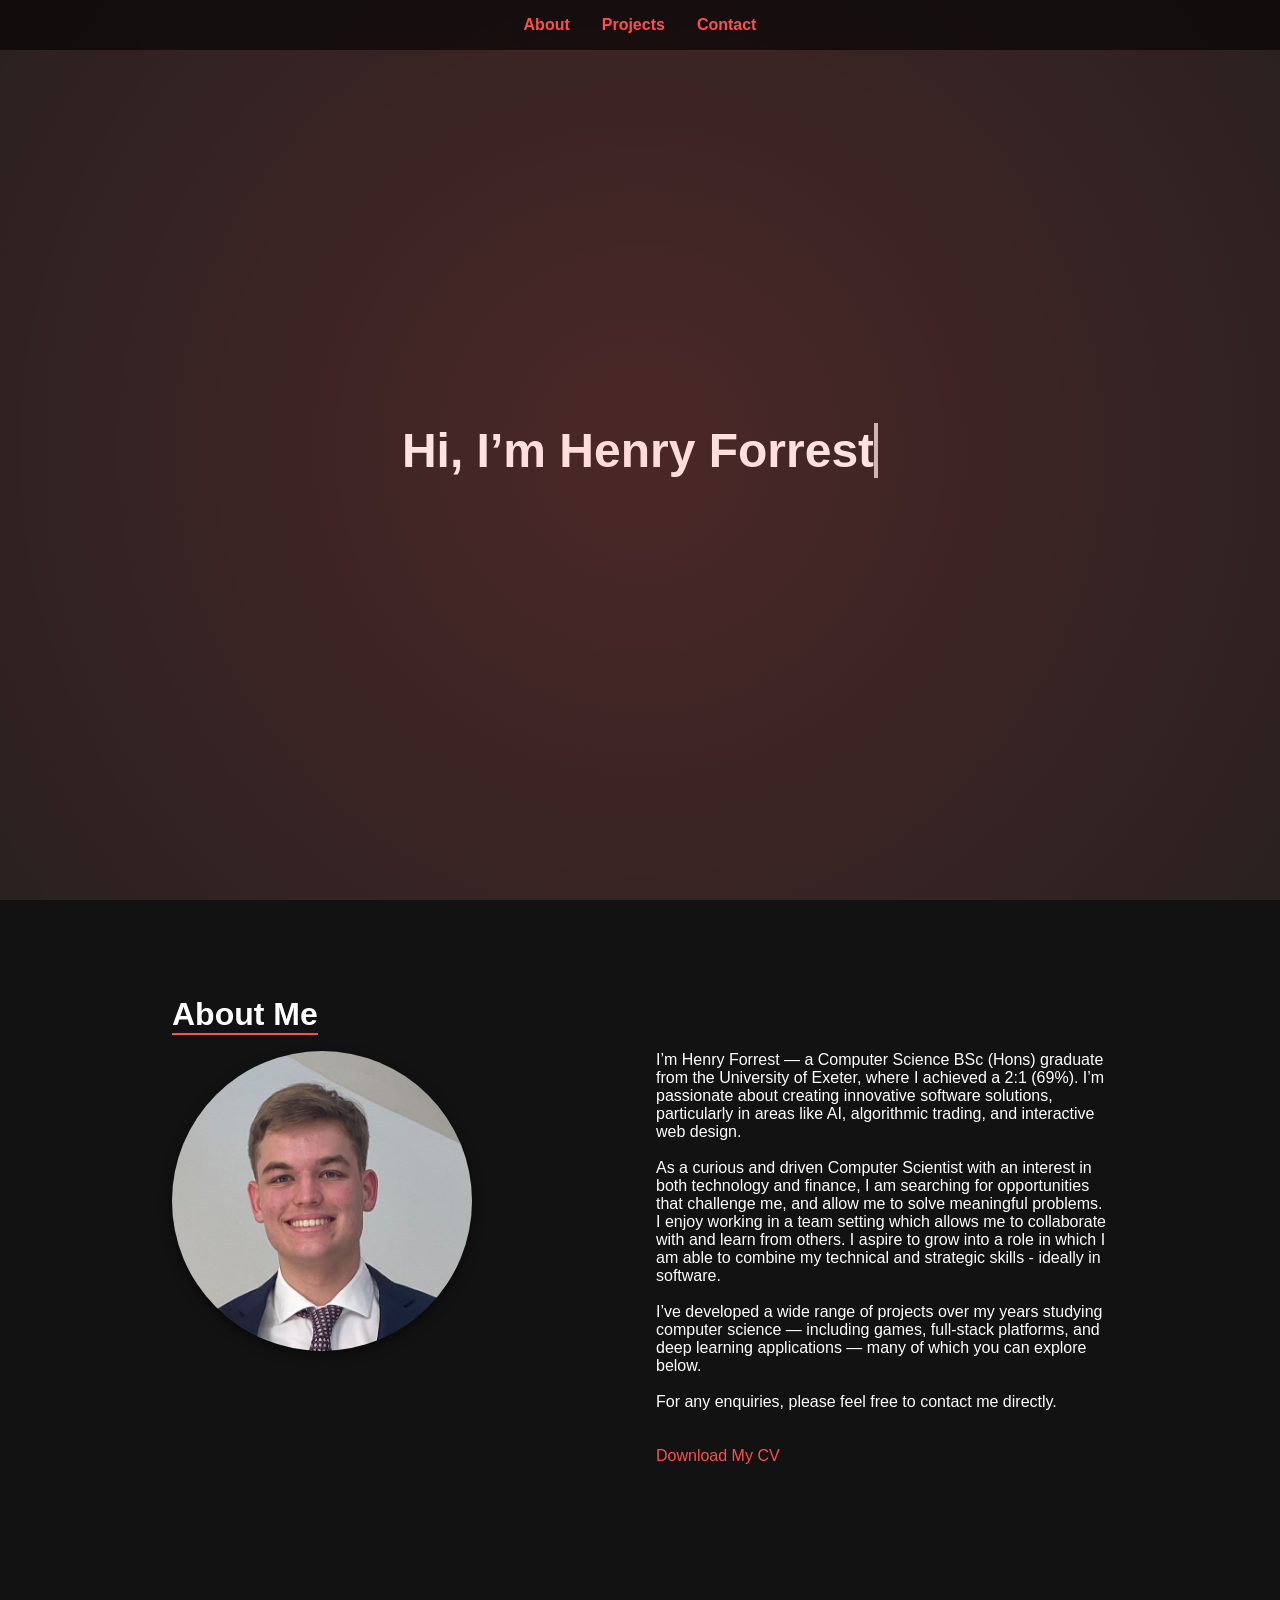
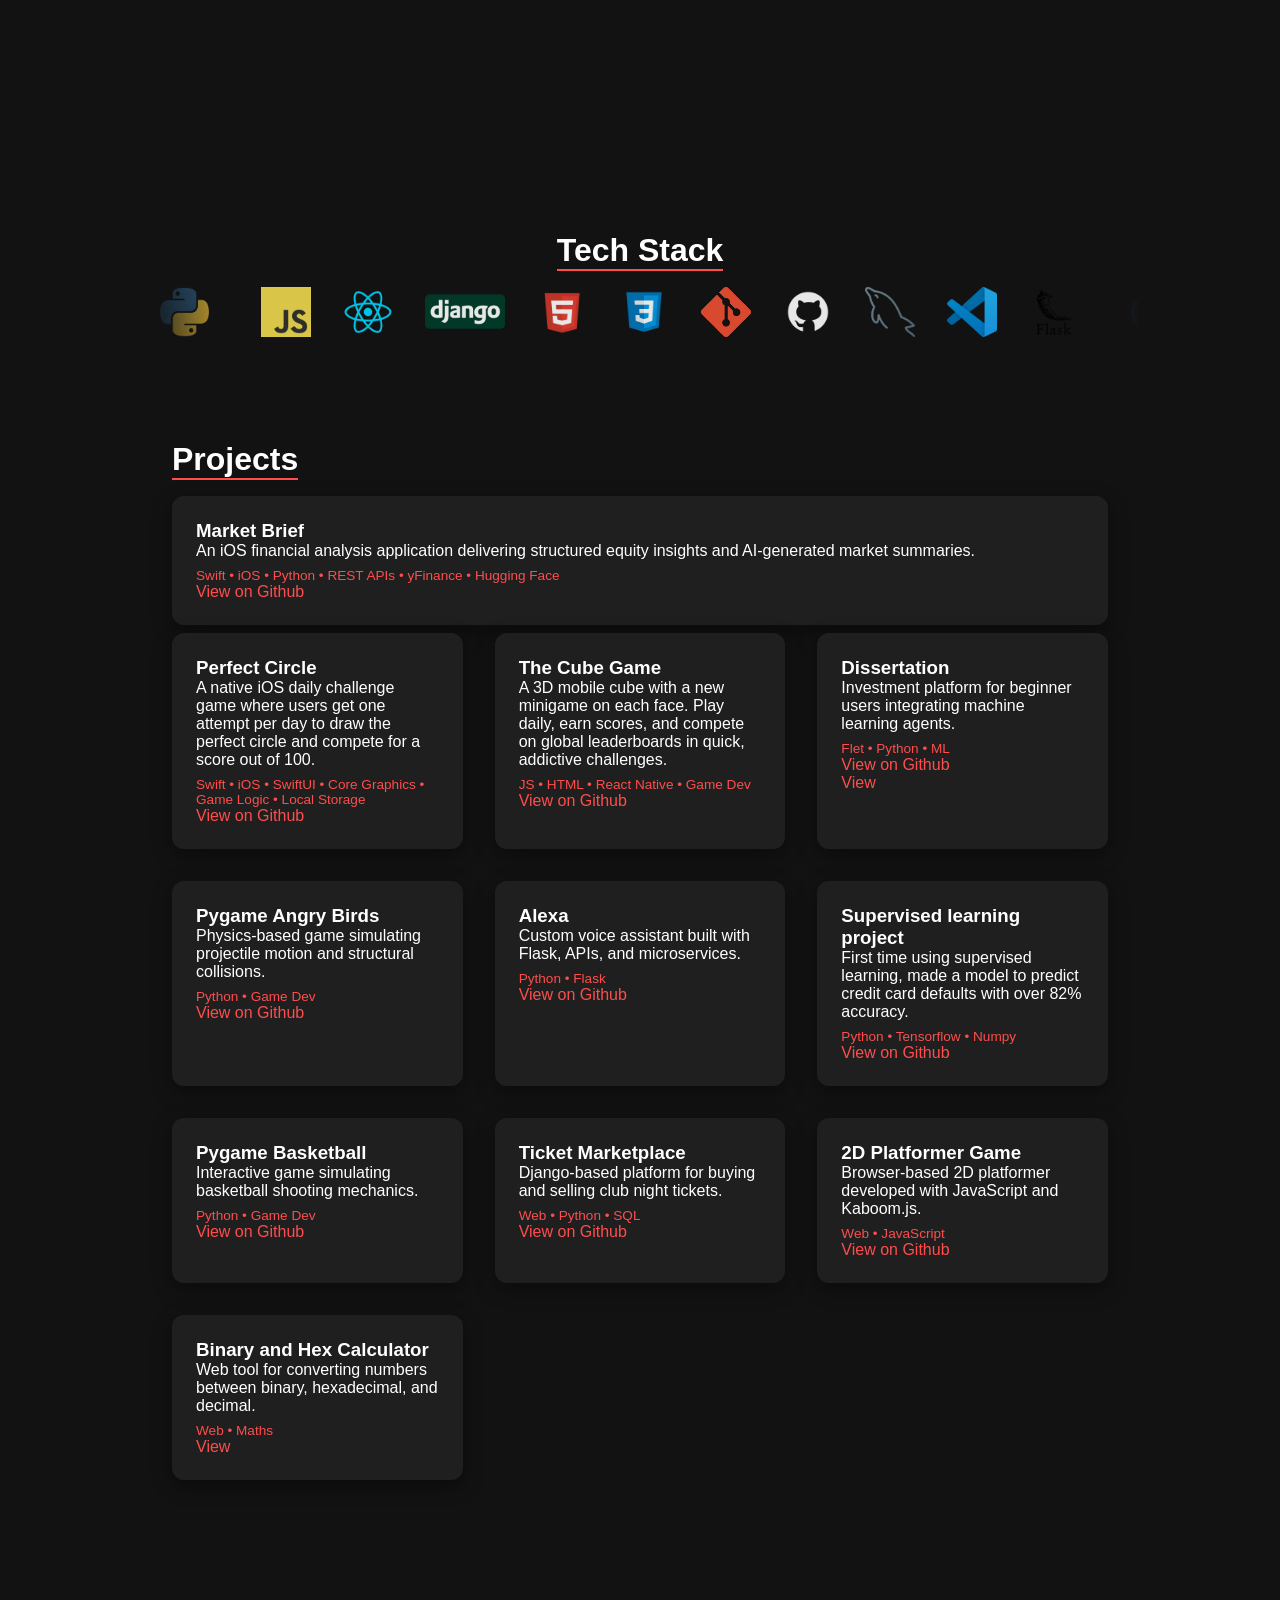
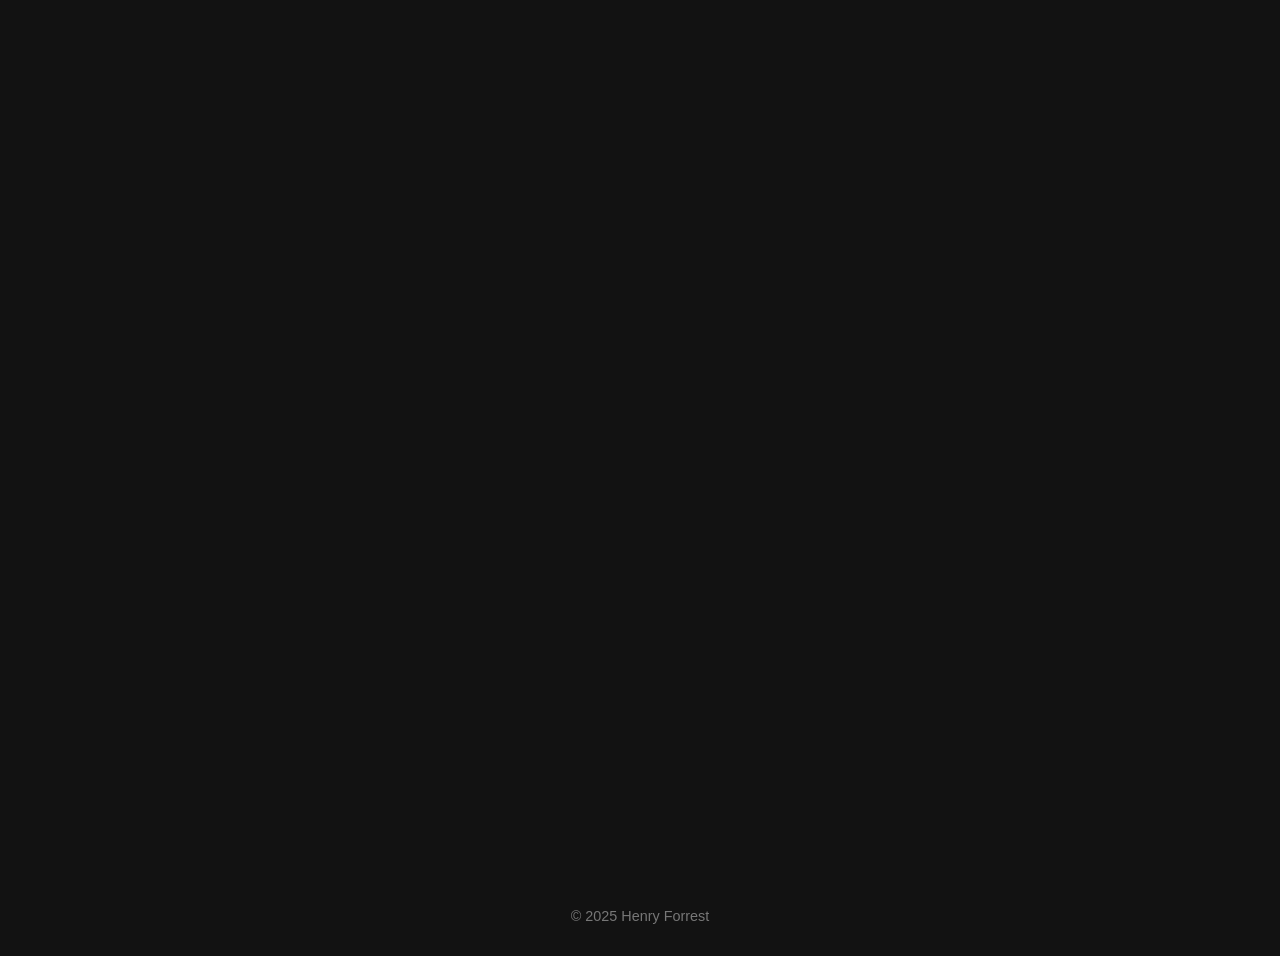
==== index.html @ e68e6952 "added new card" ====
<!DOCTYPE html>
<html lang="en">
<head>
  <meta charset="UTF-8" />
  <meta name="viewport" content="width=device-width, initial-scale=1">
  <title>Henry Forrest</title>
  <style>
    *, *::before, *::after { margin: 0; padding: 0; box-sizing: border-box; }
    html { scroll-behavior: smooth; }
    body { font-family: 'Segoe UI', sans-serif; color: #fff; background: #121212; }

    nav {
      position: fixed;
      top: 0; left: 0; width: 100%;
      background: rgba(0, 0, 0, 0.6);
      padding: 1rem;
      display: flex;
      justify-content: center;
      z-index: 1000;
    }
    nav a {
      color: #ff4d4d;
      margin: 0 1rem;
      text-decoration: none;
      font-weight: bold;
      transition: color 0.3s;
    }
    nav a:hover {
      color: #ff8080;
    }

    a {
      color: #ff4d4d;
      text-decoration: none;
      transition: color 0.3s ease;
    }
    a:hover {
      color: #ff8080;
    }

    header {
      position: relative;
      height: 100vh;
      display: flex;
      flex-direction: column;
      justify-content: center;
      align-items: center;
      background: #1e1e1e;
      overflow: hidden;
    }
    header::after {
      content: "";
      position: absolute;
      top: -20%; left: -20%;
      width: 140%; height: 140%;
      background: radial-gradient(circle, rgba(255, 77, 77, 0.2), transparent);
      animation: blob 15s infinite ease-in-out;
      z-index: 0;
    }
    h1 {
      font-size: 3rem; white-space: nowrap;
      border-right: 4px solid rgba(255,255,255,0.75);
      overflow: hidden;
      animation: typing 4s steps(30), blink .75s step-end infinite;
    }
    @keyframes typing {
      from { width: 0; }
      to { width: 18ch; }
    }
    @keyframes blink {
      50% { border-color: transparent; }
    }
    @keyframes blob {
      0%, 100% { transform: translate(0, 0) scale(1); }
      50% { transform: translate(20px, -30px) scale(1.1); }
    }

    section {
      min-height: 100vh;
      padding: 6rem 2rem;
      max-width: 1000px;
      margin: auto;
      opacity: 0;
      transform: translateY(20px);
      transition: opacity 0.6s ease-out, transform 0.6s ease-out;
    }
    section.visible {
      opacity: 1;
      transform: translateY(0);
    }

    h2 {
      font-size: 2rem;
      margin-bottom: 1rem;
      border-bottom: 2px solid #ff4d4d;
      display: inline-block;
    }

    .about-container {
      display: flex;
      flex-direction: column;
      gap: 2rem;
      align-items: center;
    }

    .about-text {
      flex: 1;
    }

    .about-image {
      flex: 1;
    }

    .about-image img {
      max-width: 300px;
      border-radius: 50%;
      box-shadow: 0 4px 12px rgba(0,0,0,0.5);
    }

    @media (min-width: 768px) {
      .about-container {
        flex-direction: row;
        align-items: flex-start;
      }
      .about-image {
        display: flex;
        /* justify-content: flex-end; */
      }
    }

    .projects {
      display: grid;
      grid-template-columns: repeat(auto-fit, minmax(260px, 1fr));
      gap: 2rem;
      margin-top: 0.5rem;
    }

    .card {
      background: #1f1f1f;
      padding: 1.5rem;
      border-radius: 12px;
      box-shadow: 0 6px 20px rgba(0,0,0,0.4);
      transition: transform 0.3s ease, background 0.3s;
      cursor: pointer;
      position: relative;
      overflow: hidden;
    }
    .card:hover {
      transform: translateY(-8px);
      background: #2e2e2e;
    }
    .card .card-expanded {
      display: none; /* Hide in card, only show in modal */
    }
    .tags {
      color: #ff4d4d;
      font-size: 0.85rem;
      margin-top: 0.5rem;
    }

    .contact-grid {
      display: grid;
      grid-template-columns: 1fr;
      gap: 2rem;
      color: #ccc;
    }
    .contact-block {
      background: #1f1f1f;
      padding: 2rem;
      border-radius: 10px;
      box-shadow: 0 4px 12px rgba(0,0,0,0.3);
    }
    .contact-block h3 {
      color: #fff;
      margin-bottom: 0.5rem;
      font-size: 1.25rem;
    }

    footer {
      text-align: center;
      padding: 2rem 0;
      font-size: 0.9rem;
      color: #777;
    }

    @media (min-width: 768px) {
      .contact-grid {
        grid-template-columns: repeat(2, 1fr);
      }
    }

    /* Modal Styles */
    .modal {
      display: none;
      position: fixed;
      top: 0; left: 0;
      width: 100%; height: 100%;
      background: rgba(0,0,0,0.8);
      justify-content: center;
      align-items: center;
      z-index: 2000;
    }

    .modal-content {
      background: #1f1f1f;
      color: #fff;
      padding: 2rem;
      border-radius: 12px;
      width: 90%;
      max-width: 800px;
      max-height: 90%;
      overflow-y: auto;
      position: relative;
    }

    .modal-content img, .modal-content video {
      width: 100%;
      border-radius: 10px;
      margin-top: 1rem;
    }

    .close {
      position: absolute;
      top: 10px; right: 15px;
      font-size: 2rem;
      cursor: pointer;
      color: #ff4d4d;
    }

    /* Tech Logo Slider */
    #tech-stack {
      text-align: center;
      margin: 2rem auto 0.5rem auto;
      padding: 0;
      max-width: 100%;
      min-height: auto; /* FIX: override default section height */
    }

    #tech-stack h2 {
      margin-bottom: 1rem;
    }

    .logo-slider {
      overflow: hidden;
      width: 100%;
      max-width: 1000px;
      margin: 0 auto;
      position: relative;
      /* FIX: fade edges */
      -webkit-mask-image: linear-gradient(to right, transparent, black 10%, black 90%, transparent);
      -webkit-mask-repeat: no-repeat;
      -webkit-mask-size: 100% 100%;
      mask-image: linear-gradient(to right, transparent, black 10%, black 90%, transparent);
      mask-repeat: no-repeat;
      mask-size: 100% 100%;
    }

    .logo-track {
      display: flex;
      gap: 2rem;
      width: max-content;
      animation: scroll 25s linear infinite;
    }

    .logo-track img {
      height: 50px;
      object-fit: contain;
      opacity: 0.9;
      transition: transform 0.3s ease, opacity 0.3s ease;
    }

    .logo-track img:hover {
      transform: scale(1.1);
      opacity: 1;
    }

    @keyframes scroll {
      0%   { transform: translateX(0); }
      100% { transform: translateX(-50%); }
    }

    @media (max-width: 768px) {
      .logo-track img {
        height: 40px;
      }
    }
  </style>
</head>
<body>

  <nav>
    <a href="#about">About</a>
    <a href="#projects">Projects</a>
    <a href="#contact">Contact</a>
  </nav>

  <header>
    <h1>Hi, I’m Henry Forrest</h1>
  </header>

  <section id="about">
    <h2>About Me</h2>
    <div class="about-container">
      <div class="about-image">
        <img src="pic.jpg" alt="Henry Forrest portrait" />
      </div>
      <div class="about-text">
        <p>
          I’m Henry Forrest — a Computer Science BSc (Hons) graduate from the University of Exeter, where I achieved a 2:1 (69%). I’m passionate about creating innovative software solutions, particularly in areas like AI, algorithmic trading, and interactive web design.
          <br><br>
          As a curious and driven Computer Scientist with an interest in both technology and finance, I am searching for opportunities that challenge me, and allow me to solve meaningful problems. I enjoy working in a team setting which allows me to collaborate with and learn from others. I aspire to grow into a role in which I am able to combine my technical and strategic skills - ideally in software. 
          <br><br>
          I’ve developed a wide range of projects over my years studying computer science — including games, full-stack platforms, and deep learning applications — many of which you can explore below.
          <br><br>
          For any enquiries, please feel free to contact me directly.
        </p>
        <br><br>
        <a href="cv.pdf" target="_blank">Download My CV</a>
      </div>
    </div>
  </section>

  <section id="tech-stack">
    <h2>Tech Stack</h2>
    <div class="logo-slider">
      <div class="logo-track">
        <img src="logos/python.png" alt="Python">
        <img src="logos/js.png" alt="JavaScript">
        <img src="logos/react.png" alt="React">
        <img src="logos/django.png" alt="Django">
        <img src="logos/html.png" alt="HTML5">
        <img src="logos/css.png" alt="CSS3">
        <img src="logos/git.png" alt="Git">
        <img src="logos/github.png" alt="GitHub">
        <img src="logos/mysql.png" alt="MySQL">
        <img src="logos/vscode.png" alt="VSCode">
        <img src="logos/flask.png" alt="Flask">
        <!-- duplicate for infinite scroll -->
        <img src="logos/python.png" alt="Python">
        <img src="logos/js.png" alt="JavaScript">
        <img src="logos/react.png" alt="React">
        <img src="logos/django.png" alt="Django">
        <img src="logos/html.png" alt="HTML5">
        <img src="logos/css.png" alt="CSS3">
        <img src="logos/git.png" alt="Git">
        <img src="logos/github.png" alt="GitHub">
        <img src="logos/mysql.png" alt="MySQL">
        <img src="logos/vscode.png" alt="VSCode">
        <img src="logos/flask.png" alt="Flask">
      </div>
    </div>
  </section>

  <section id="projects">
    <h2>Projects</h2>
    <div class="card">
      <h3>Market Brief</h3>
      <p>An iOS financial analysis application delivering structured equity insights and AI-generated market summaries.</p>
      <div class="tags">Swift • iOS • Python • REST APIs • yFinance • Hugging Face</div>
      <a href="https://github.com/henryforrest/YOUR_REPO_LINK">View on Github</a>
      <div class="card-expanded">
        <p>Market Brief is a native iOS application built in Swift that provides structured, data-driven analysis of individual equity tickers. Users can input a stock symbol and instantly access key financial metrics including market capitalisation, price data, volatility measures, and percentage movements. 
        
        The application is supported by a custom Python backend, which handles API requests, retrieves live market data via yFinance, and processes structured financial metrics. For qualitative insight, the backend integrates with the Hugging Face API to generate an AI-powered overview summarising the company’s current market position.
        
        The project demonstrates full-stack architecture design, REST API integration, backend data orchestration, and applied AI within a financial context — combining native iOS development with server-side intelligence to deliver a seamless analytical tool.</p>
      </div>
    </div>
    <div class="projects">   
      <div class="card">
        <h3>Perfect Circle</h3>
        <p>A native iOS daily challenge game where users get one attempt per day to draw the perfect circle and compete for a score out of 100.</p>
        <div class="tags">Swift • iOS • SwiftUI • Core Graphics • Game Logic • Local Storage</div>
        <a href="https://github.com/henryforrest/YOUR_REPO_LINK">View on Github</a>
        <div class="card-expanded">
          <p>Perfect Circle is a native iOS game built in Swift that challenges users to draw the most accurate circle possible — with only one attempt allowed per day. Using touch input tracking and geometric analysis, the app evaluates each drawing and generates a precision score out of 100 based on circular symmetry and deviation from an ideal radius.
          
          Players can review all of their previous attempts, track performance over time, and work towards achievement-based goals such as hitting a perfect 100 or maintaining consecutive-day streaks. The one-try-per-day mechanic introduces scarcity and behavioural engagement, encouraging consistency and long-term retention.
          
          The project demonstrates mobile game logic design, gesture recognition handling, geometric scoring algorithms, state persistence, and user engagement mechanics — packaged in a clean, responsive native iOS experience.</p>
        </div>
      </div>
      <div class="card">
        <h3>The Cube Game</h3>
        <p>A 3D mobile cube with a new minigame on each face. Play daily, earn scores, and compete on global leaderboards in quick, addictive challenges.</p>
        <div class="tags">JS • HTML • React Native • Game Dev </div>
        <a href="https://github.com/henryforrest/The_Cube_Game">View on Github</a>
        <div class="card-expanded">
          <p>Using JS and React Native I’m developing a 3D interactive cube where each face unlocks a different minigame. Players can rotate the cube and take on daily challenges ranging from quick reflex tests like the Ball Game to social mind games such as The Opposite Game. Each minigame can only be played once per day, giving players a score that contributes both to their individual game result and to a combined total across all cube faces. With global leaderboards, the Cube Game blends fun, addictive mechanics with competitive replay value, encouraging players to return daily and climb the rankings.</p>
        </div>
      </div>
      <div class="card">
        <h3>Dissertation</h3>
        <p>Investment platform for beginner users integrating machine learning agents.</p>
        <div class="tags">Flet • Python • ML</div>
        <a href="https://github.com/henryforrest/AI_Investing">View on Github</a>
        <br>
        <a href="https://ai-investing.onrender.com/">View</a>
        <div class="card-expanded">
            <p>Developed a fully functional web application for beginner investors to explore investment concepts and use machine learning agents for simulated trading. Utilises Flet for the front-end interface and Python-based ML models to analyse financial data and make automated portfolio decisions. Features educational resources, interactive dashboards, and real-time predictions.</p>
        </div>
      </div>
      <div class="card">
        <h3>Pygame Angry Birds</h3>
        <p>Physics-based game simulating projectile motion and structural collisions.</p>
        <div class="tags">Python • Game Dev</div>
        <a href="https://github.com/henryforrest/angry_birds_game">View on Github</a>
        <div class="card-expanded">
            <p>Developed an Angry Birds-inspired game featuring real-time projectile physics, trajectory calculations, and collision detection for destructible structures. Includes multiple levels, interactive power-ups, and dynamic gameplay mechanics built with Pygame.</p>
            <img src="angrybirds.png" alt="Angry Birds Game Preview" />
        </div>
        </div>
        <div class="card">
            <h3>Alexa</h3>
            <p>Custom voice assistant built with Flask, APIs, and microservices.</p>
            <div class="tags">Python • Flask</div>
            <a href="https://github.com/henryforrest/Alexa">View on Github</a>
            <div class="card-expanded">
                <p>Implemented a functional Alexa-style voice assistant leveraging Flask and microservices architecture. Integrates multiple APIs to handle speech-to-text conversion, natural language processing, and text-to-speech output, enabling seamless interactive voice responses.</p>
            </div>
        </div>
        <div class="card">
          <h3>Supervised learning project</h3>
          <p>First time using supervised learning, made a model to predict credit card defaults with over 82% accuracy.</p>
          <div class="tags">Python • Tensorflow • Numpy </div>
          <a href="https://github.com/henryforrest/credit_card_default/tree/main">View on Github</a>
          <div class="card-expanded">
              <p>Artificial Neural Network (ANN) model for predicting credit card defaults utilizing a given dataset. The model architecture features a feed-forward neural network with two dense layers and dropout layers. Early stopping was implemented to prevent over-fitting, optimizing the model’s generalization performance.</p>
          </div>
        </div>
        <div class="card">
            <h3>Pygame Basketball</h3>
            <p>Interactive game simulating basketball shooting mechanics.</p>
            <div class="tags">Python • Game Dev</div>
            <a href="https://github.com/henryforrest/basketball_game">View on Github</a>
            <div class="card-expanded">
                <p>Created a Pygame-based basketball simulation where users aim and shoot balls into a hoop to score points. Incorporates basic physics for ball trajectory, collision detection, and scoring mechanics, providing an engaging interactive experience.</p>
            </div>
        </div>
        <div class="card">
            <h3>Ticket Marketplace</h3>
            <p>Django-based platform for buying and selling club night tickets.</p>
            <div class="tags">Web • Python • SQL</div>
            <a href="https://github.com/henryforrest/ticket_marketplace">View on Github</a>
            <div class="card-expanded">
                <p>Built a web marketplace for club tickets using Django, featuring user authentication, ticket listings, and a SQL database backend for data management. Enables users to list, browse, and purchase tickets. The project integrates front-end interactivity with back-end functionality, including search filters and data validation. (Work in progress)</p>
            </div>
        </div>
        <div class="card">
            <h3>2D Platformer Game</h3>
            <p>Browser-based 2D platformer developed with JavaScript and Kaboom.js.</p>
            <div class="tags">Web • JavaScript</div>
            <a href="https://github.com/henryforrest/">View on Github</a>
            <div class="card-expanded">
                <p>Designed and implemented a two-dimensional platformer game for my EPQ project using the Kaboom.js library. Features interactive level design, collision detection, and character movement mechanics. Demonstrates skills in JavaScript-based game logic and browser game deployment.</p>
            </div>
        </div>
        <div class="card">
            <h3>Binary and Hex Calculator</h3>
            <p>Web tool for converting numbers between binary, hexadecimal, and decimal.</p>
            <div class="tags">Web • Maths</div>
            <a href="calculator.html">View</a>
            <div class="card-expanded">
                <p>Developed a lightweight web-based calculator for GCSE and A-Level Computer Science students. Converts numbers between binary, hexadecimal, and decimal formats with instant feedback. Showcases practical application of numerical systems and front-end interactivity.</p>
            </div>
        </div> 
    </div>
  </section>

  <section id="contact">
    <h2>Contact</h2>
    <div class="contact-grid">
      <div class="contact-block">
        <h3>Phone</h3>
        <p>+44 75387 68192</p>
      </div>
      <div class="contact-block">
        <h3>Email</h3>
        <p><a href="mailto:henry.forrest28@gmail.com">henry.forrest28@gmail.com</a></p>
      </div>
      <div class="contact-block">
        <h3>GitHub</h3>
        <p><a href="https://github.com/henryforrest" target="_blank">github.com/henryforrest</a></p>
      </div>
      <div class="contact-block">
        <h3>Location</h3>
        <p>Surrey, UK</p>
      </div>
    </div>
  </section>

  <footer>&copy; 2025 Henry Forrest</footer>

  <!-- Modal -->
  <div id="cardModal" class="modal">
    <div class="modal-content">
      <span class="close">&times;</span>
      <div id="modal-body"></div>
    </div>
  </div>

  <script>
    // Intersection Observer for sections
    const obs = new IntersectionObserver((entries) => {
      entries.forEach(e => {
        if (e.isIntersecting) e.target.classList.add('visible');
      });
    }, { threshold: 0.2 });
    document.querySelectorAll('section').forEach(sec => obs.observe(sec));

    // Modal functionality
    const modal = document.getElementById('cardModal');
    const modalBody = document.getElementById('modal-body');
    const closeBtn = document.querySelector('.close');

    document.querySelectorAll('.card').forEach(card => {
      card.addEventListener('click', () => {
        const title = card.querySelector('h3')?.outerHTML || '';
        const desc = card.querySelector('p')?.outerHTML || '';
        const tags = card.querySelector('.tags')?.outerHTML || '';
        const extra = card.querySelector('.card-expanded')?.innerHTML || '';
        modalBody.innerHTML = title + desc + tags + extra;
        modal.style.display = 'flex';
      });
    });

    closeBtn.addEventListener('click', () => {
      modal.style.display = 'none';
      modalBody.innerHTML = '';
    });

    window.addEventListener('click', (e) => {
      if (e.target === modal) {
        modal.style.display = 'none';
        modalBody.innerHTML = '';
      }
    });
  </script>
</body>
</html>
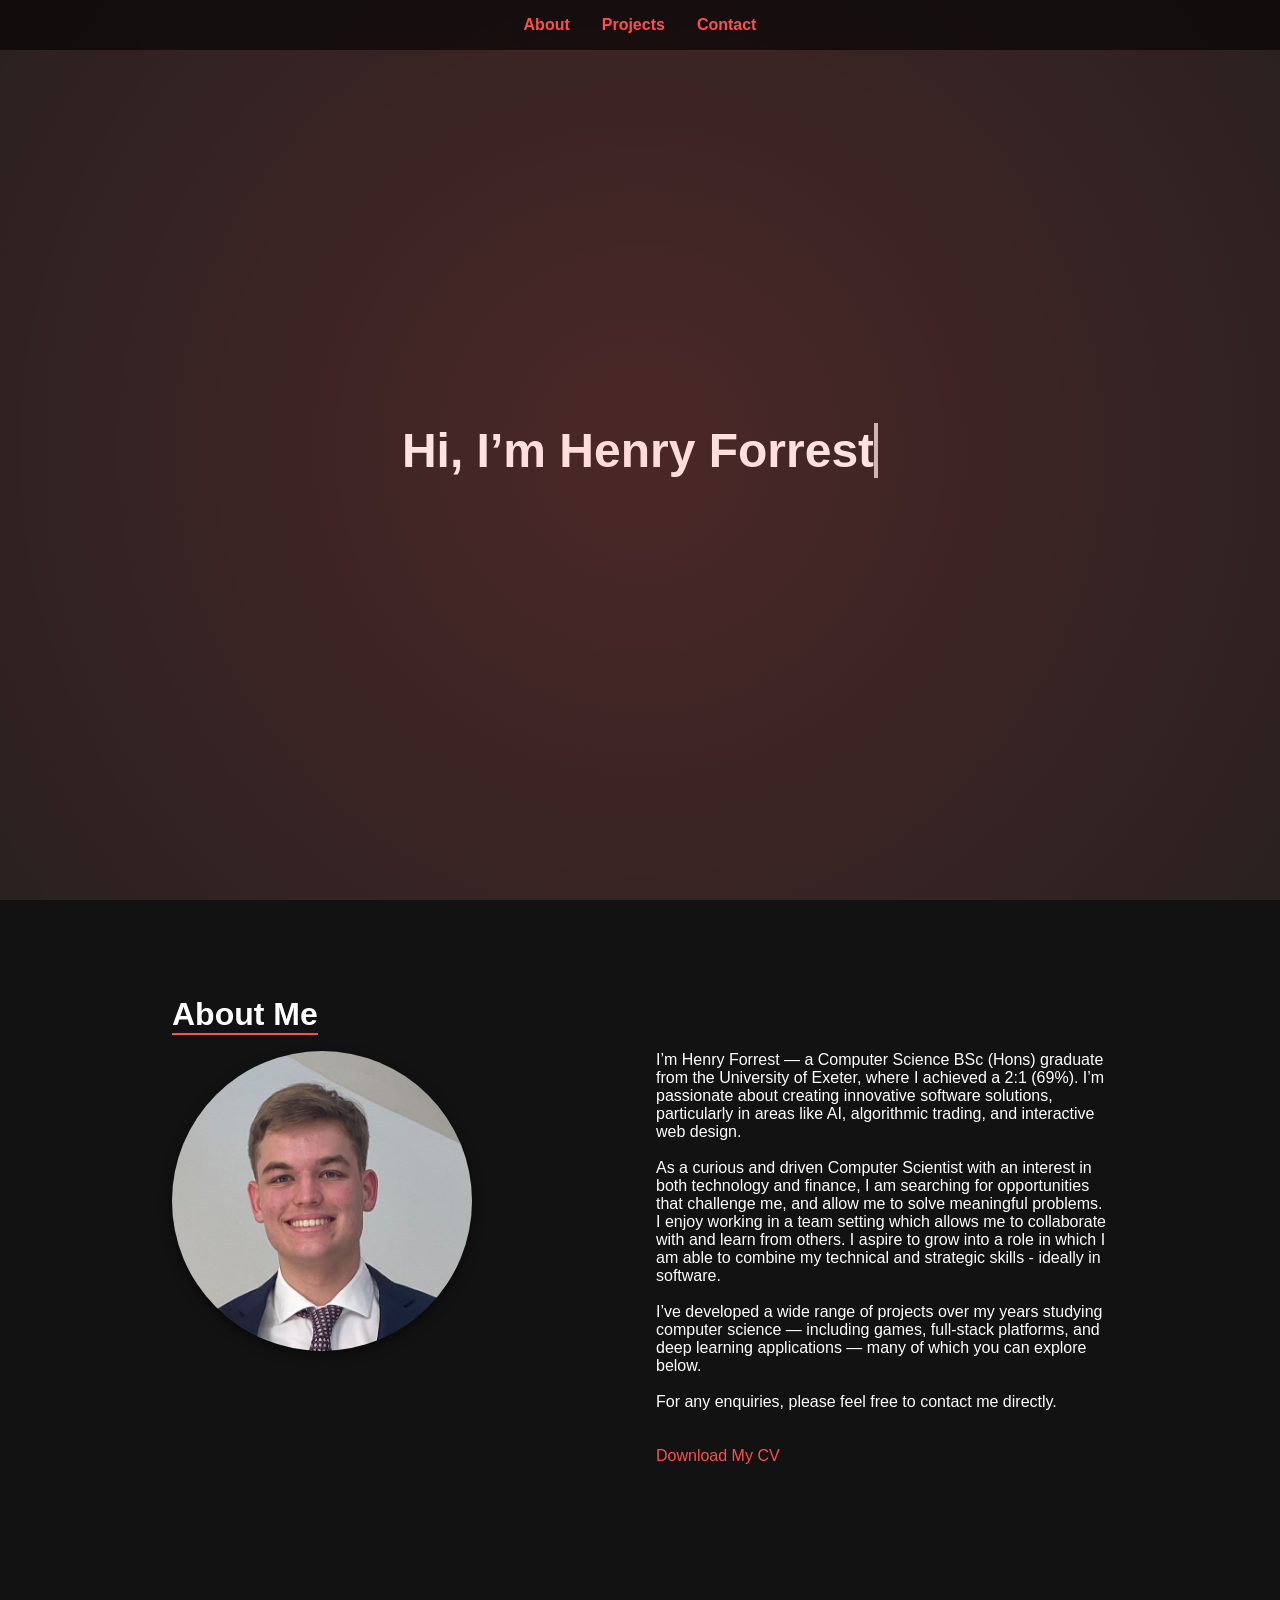
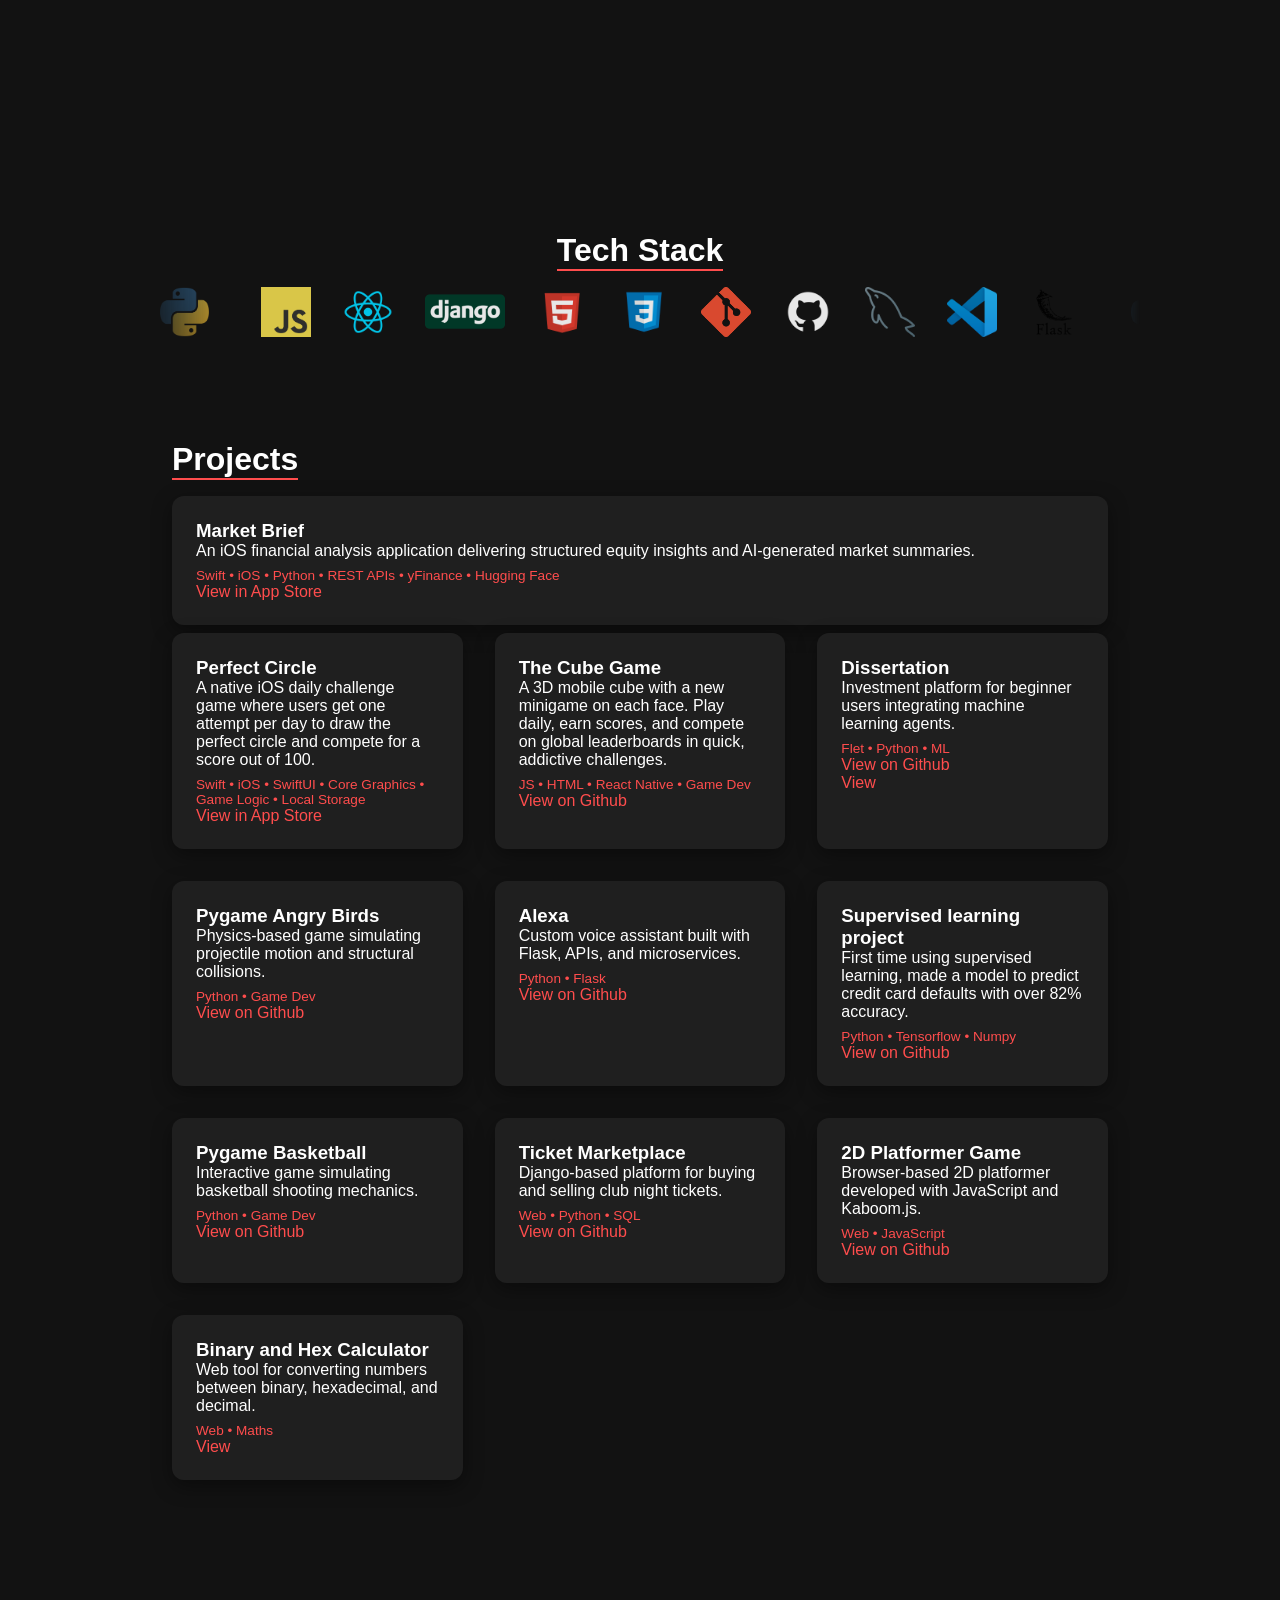
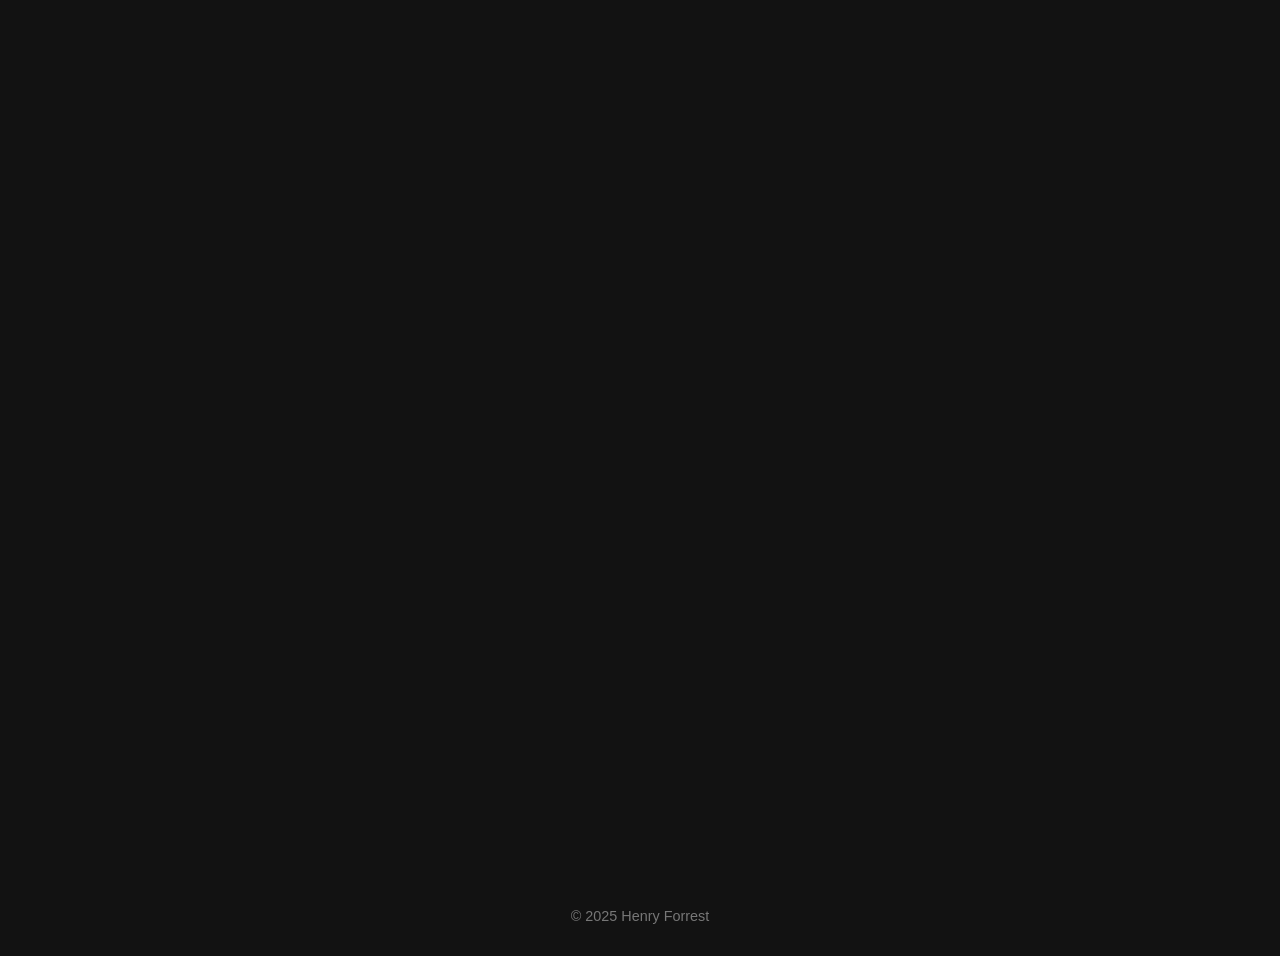
==== commit c29ada32: "updated links" ====
--- a/index.html
+++ b/index.html
@@ -357,7 +357,7 @@
       <h3>Market Brief</h3>
       <p>An iOS financial analysis application delivering structured equity insights and AI-generated market summaries.</p>
       <div class="tags">Swift • iOS • Python • REST APIs • yFinance • Hugging Face</div>
-      <a href="https://github.com/henryforrest/YOUR_REPO_LINK">View on Github</a>
+      <a href="https://apps.apple.com/us/app/market-brief-investing/id6758671631">View in App Store</a>
       <div class="card-expanded">
         <p>Market Brief is a native iOS application built in Swift that provides structured, data-driven analysis of individual equity tickers. Users can input a stock symbol and instantly access key financial metrics including market capitalisation, price data, volatility measures, and percentage movements. 
         
@@ -371,7 +371,7 @@
         <h3>Perfect Circle</h3>
         <p>A native iOS daily challenge game where users get one attempt per day to draw the perfect circle and compete for a score out of 100.</p>
         <div class="tags">Swift • iOS • SwiftUI • Core Graphics • Game Logic • Local Storage</div>
-        <a href="https://github.com/henryforrest/YOUR_REPO_LINK">View on Github</a>
+        <a href="https://apps.apple.com/us/app/perfect-circle-challenge/id6759292093">View in App Store</a>
         <div class="card-expanded">
           <p>Perfect Circle is a native iOS game built in Swift that challenges users to draw the most accurate circle possible — with only one attempt allowed per day. Using touch input tracking and geometric analysis, the app evaluates each drawing and generates a precision score out of 100 based on circular symmetry and deviation from an ideal radius.
           
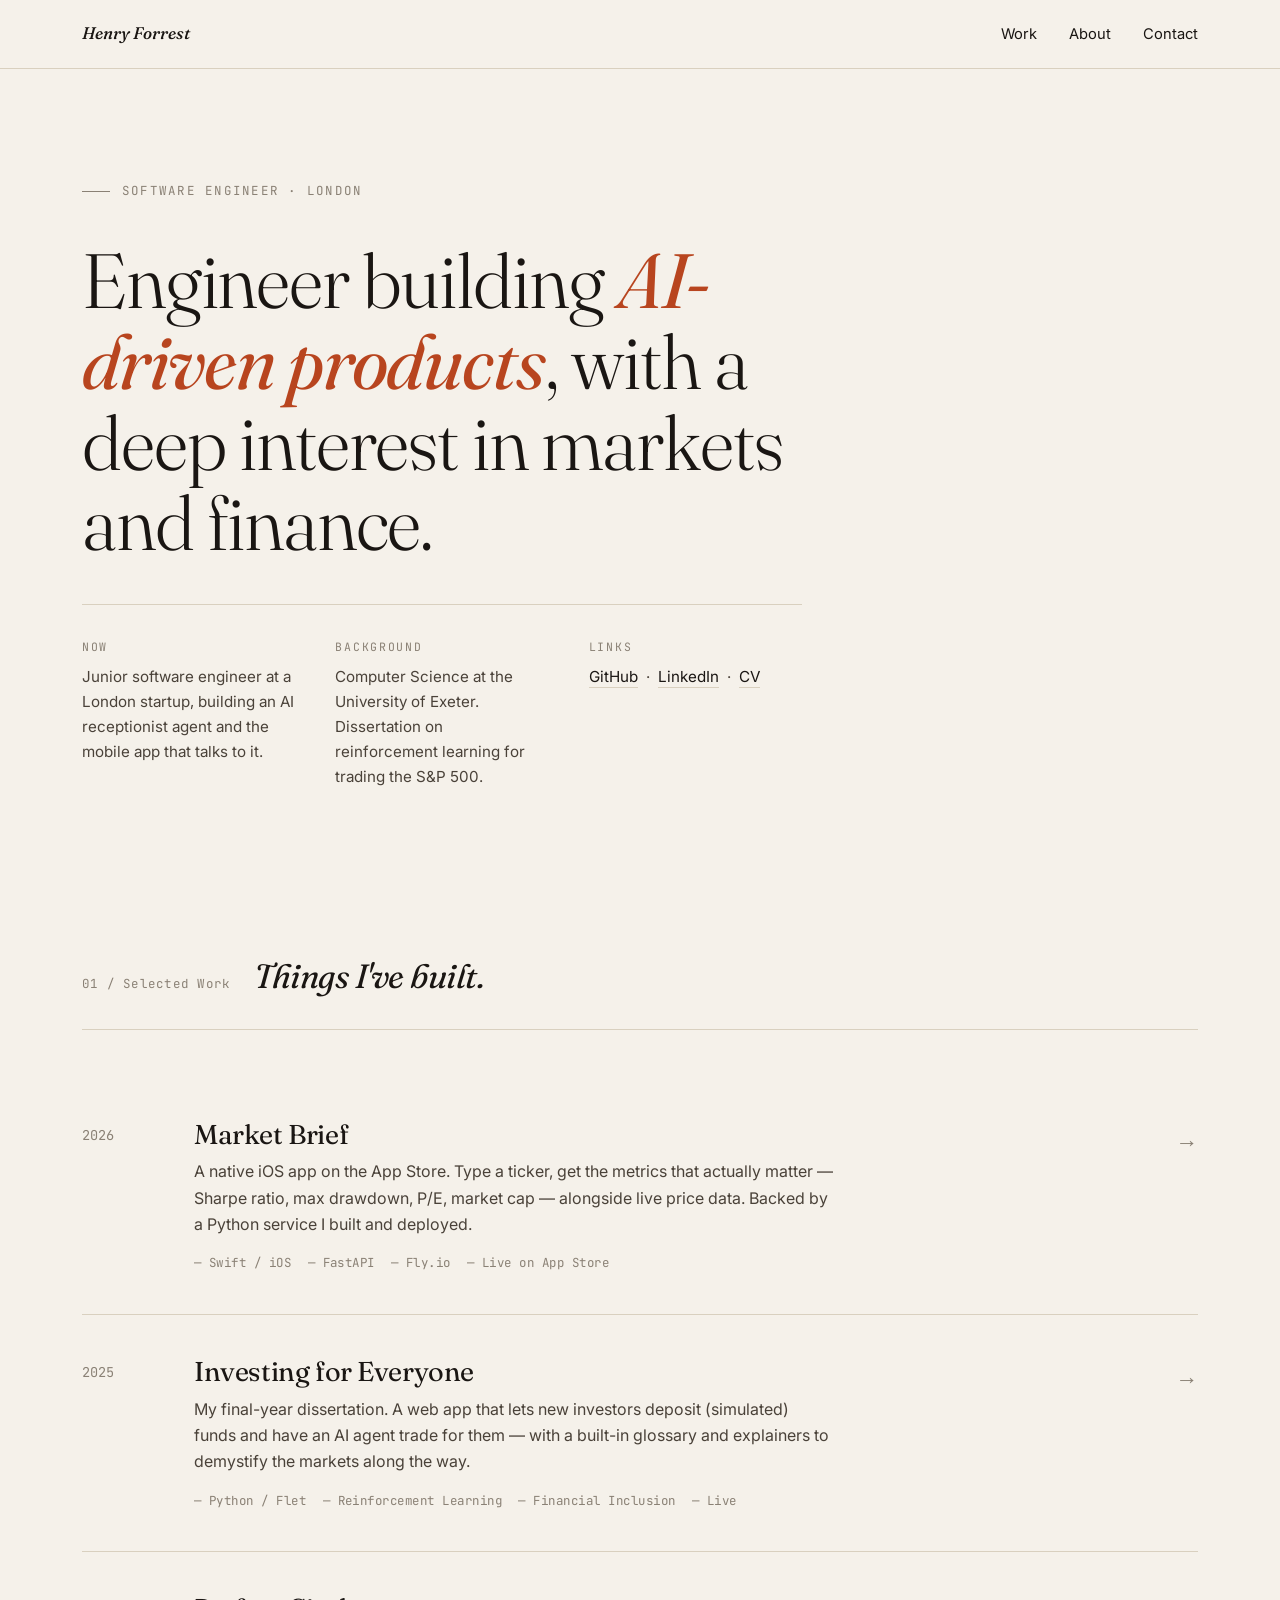
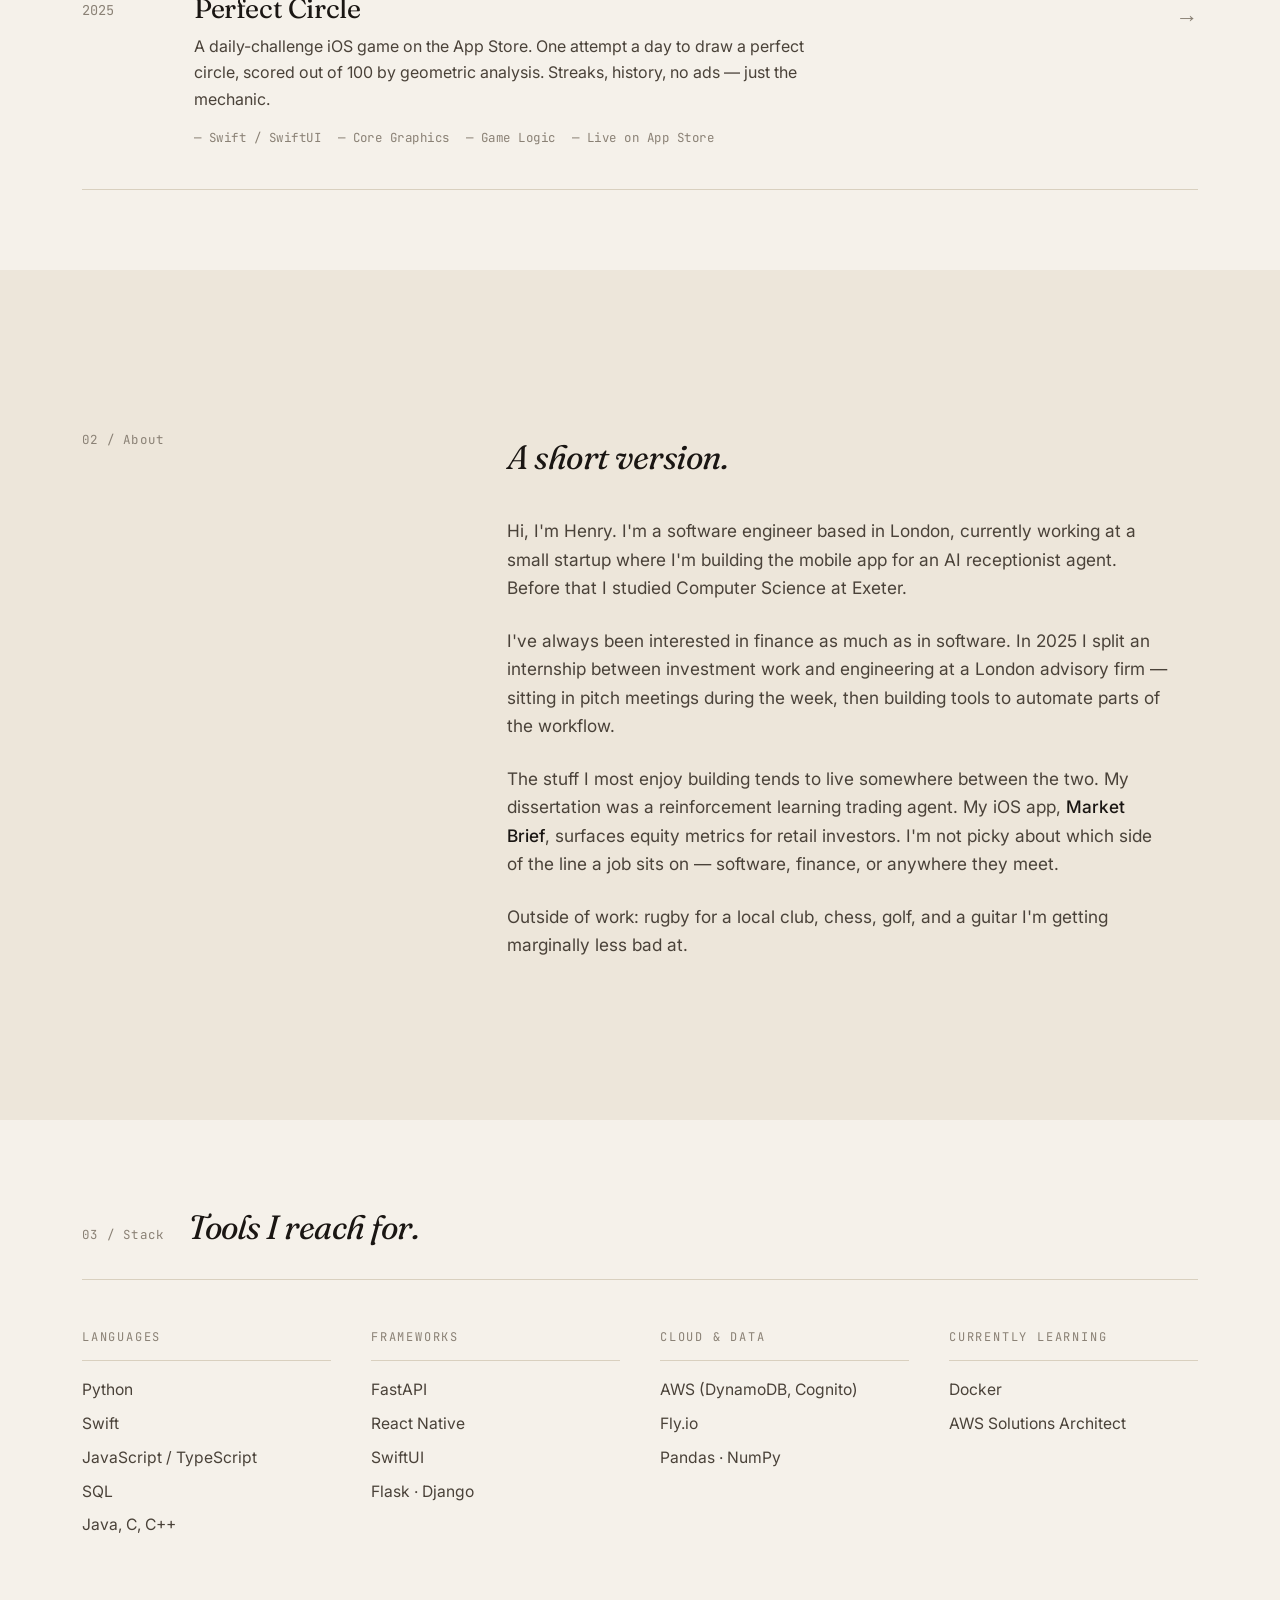
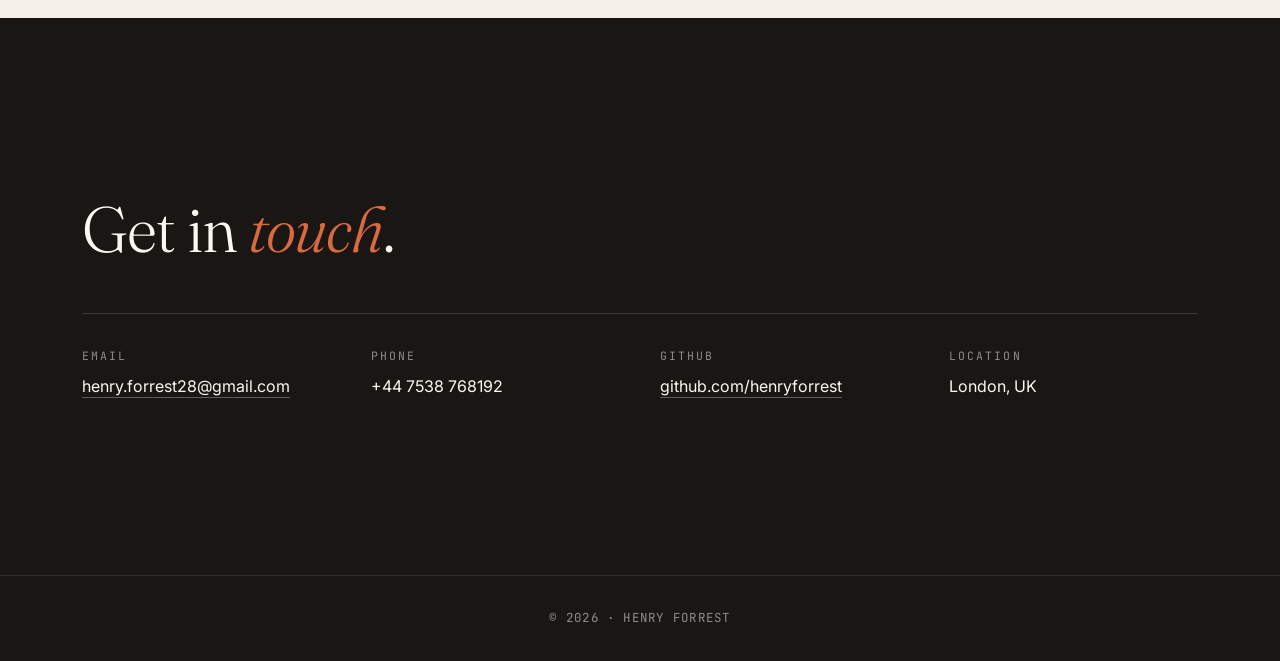
==== commit 0dc6afaa: "Update" ====
--- a/index.html
+++ b/index.html
@@ -2,538 +2,582 @@
 <html lang="en">
 <head>
   <meta charset="UTF-8" />
-  <meta name="viewport" content="width=device-width, initial-scale=1">
-  <title>Henry Forrest</title>
+  <meta name="viewport" content="width=device-width, initial-scale=1" />
+  <meta name="description" content="Henry Forrest — software engineer building AI-driven products, with a strong interest in finance and markets." />
+  <title>Henry Forrest — Software Engineer</title>
+  <link rel="preconnect" href="https://fonts.googleapis.com" />
+  <link rel="preconnect" href="https://fonts.gstatic.com" crossorigin />
+  <link href="https://fonts.googleapis.com/css2?family=Fraunces:ital,opsz,wght@0,9..144,300..700;1,9..144,300..700&family=Inter:wght@300;400;500;600&family=JetBrains+Mono:wght@400;500&display=swap" rel="stylesheet" />
   <style>
-    *, *::before, *::after { margin: 0; padding: 0; box-sizing: border-box; }
+    :root {
+      --bg: #f5f1ea;
+      --bg-alt: #ede6da;
+      --ink: #1a1613;
+      --ink-soft: #4a4239;
+      --ink-muted: #8a8175;
+      --rule: #d9d0bf;
+      --accent: #b8451f;
+      --accent-soft: #d96a3f;
+      --paper: #fbf8f2;
+      --max: 1180px;
+    }
+
+    *, *::before, *::after { box-sizing: border-box; margin: 0; padding: 0; }
     html { scroll-behavior: smooth; }
-    body { font-family: 'Segoe UI', sans-serif; color: #fff; background: #121212; }
-
+    body {
+      font-family: 'Inter', system-ui, sans-serif;
+      font-weight: 400;
+      font-size: 17px;
+      line-height: 1.65;
+      color: var(--ink);
+      background: var(--bg);
+      -webkit-font-smoothing: antialiased;
+      text-rendering: optimizeLegibility;
+    }
+
+    h1, h2, h3, h4 {
+      font-family: 'Fraunces', Georgia, serif;
+      font-weight: 400;
+      letter-spacing: -0.015em;
+      color: var(--ink);
+    }
+
+    a {
+      color: var(--ink);
+      text-decoration: none;
+      transition: color 0.2s ease;
+    }
+    a:hover { color: var(--accent); }
+
+    .mono { font-family: 'JetBrains Mono', ui-monospace, monospace; font-size: 0.85em; }
+
+    /* ===== NAV ===== */
     nav {
-      position: fixed;
-      top: 0; left: 0; width: 100%;
-      background: rgba(0, 0, 0, 0.6);
-      padding: 1rem;
-      display: flex;
-      justify-content: center;
-      z-index: 1000;
-    }
-    nav a {
-      color: #ff4d4d;
-      margin: 0 1rem;
-      text-decoration: none;
-      font-weight: bold;
-      transition: color 0.3s;
-    }
-    nav a:hover {
-      color: #ff8080;
-    }
-
-    a {
-      color: #ff4d4d;
-      text-decoration: none;
-      transition: color 0.3s ease;
-    }
-    a:hover {
-      color: #ff8080;
-    }
-
-    header {
-      position: relative;
-      height: 100vh;
+      position: sticky;
+      top: 0;
+      z-index: 100;
+      background: rgba(245, 241, 234, 0.85);
+      backdrop-filter: blur(10px);
+      -webkit-backdrop-filter: blur(10px);
+      border-bottom: 1px solid var(--rule);
+    }
+    .nav-inner {
+      max-width: var(--max);
+      margin: 0 auto;
+      padding: 1.25rem 2rem;
+      display: flex;
+      justify-content: space-between;
+      align-items: baseline;
+      gap: 2rem;
+    }
+    .nav-name {
+      font-family: 'Fraunces', serif;
+      font-size: 1.05rem;
+      font-weight: 500;
+      font-style: italic;
+    }
+    .nav-links {
+      display: flex;
+      gap: 2rem;
+      font-size: 0.92rem;
+      color: var(--ink-soft);
+    }
+    .nav-links a:hover { color: var(--accent); }
+
+    /* ===== HERO ===== */
+    .hero {
+      max-width: var(--max);
+      margin: 0 auto;
+      padding: 7rem 2rem 5rem;
+    }
+    .hero-eyebrow {
+      font-family: 'JetBrains Mono', monospace;
+      font-size: 0.78rem;
+      text-transform: uppercase;
+      letter-spacing: 0.18em;
+      color: var(--ink-muted);
+      margin-bottom: 2.5rem;
+      display: flex;
+      align-items: center;
+      gap: 0.75rem;
+    }
+    .hero-eyebrow::before {
+      content: '';
+      width: 28px;
+      height: 1px;
+      background: var(--ink-muted);
+    }
+    .hero h1 {
+      font-size: clamp(2.6rem, 6vw, 5rem);
+      line-height: 1.05;
+      font-weight: 300;
+      max-width: 16ch;
+      margin-bottom: 2.5rem;
+    }
+    .hero h1 em {
+      font-style: italic;
+      color: var(--accent);
+      font-weight: 400;
+    }
+    .hero-meta {
+      display: flex;
+      flex-wrap: wrap;
+      gap: 2.5rem;
+      padding-top: 2rem;
+      border-top: 1px solid var(--rule);
+      max-width: 720px;
+    }
+    .hero-meta-item {
+      flex: 1;
+      min-width: 200px;
+    }
+    .hero-meta-label {
+      font-family: 'JetBrains Mono', monospace;
+      font-size: 0.72rem;
+      text-transform: uppercase;
+      letter-spacing: 0.15em;
+      color: var(--ink-muted);
+      margin-bottom: 0.5rem;
+    }
+    .hero-meta-value { color: var(--ink-soft); font-size: 0.95rem; }
+    .hero-meta-value a { border-bottom: 1px solid var(--rule); padding-bottom: 1px; }
+    .hero-meta-value a:hover { border-bottom-color: var(--accent); }
+
+    /* ===== SECTION SHARED ===== */
+    section {
+      max-width: var(--max);
+      margin: 0 auto;
+      padding: 5rem 2rem;
+    }
+    .section-head {
+      display: flex;
+      align-items: baseline;
+      gap: 1.5rem;
+      margin-bottom: 3rem;
+      padding-bottom: 1.5rem;
+      border-bottom: 1px solid var(--rule);
+    }
+    .section-num {
+      font-family: 'JetBrains Mono', monospace;
+      font-size: 0.78rem;
+      color: var(--ink-muted);
+      letter-spacing: 0.1em;
+    }
+    .section-head h2 {
+      font-size: clamp(1.6rem, 3vw, 2.1rem);
+      font-style: italic;
+      font-weight: 400;
+    }
+
+    /* ===== WORK / PROJECTS ===== */
+    .work-list {
       display: flex;
       flex-direction: column;
-      justify-content: center;
-      align-items: center;
-      background: #1e1e1e;
-      overflow: hidden;
-    }
-    header::after {
-      content: "";
-      position: absolute;
-      top: -20%; left: -20%;
-      width: 140%; height: 140%;
-      background: radial-gradient(circle, rgba(255, 77, 77, 0.2), transparent);
-      animation: blob 15s infinite ease-in-out;
-      z-index: 0;
-    }
-    h1 {
-      font-size: 3rem; white-space: nowrap;
-      border-right: 4px solid rgba(255,255,255,0.75);
-      overflow: hidden;
-      animation: typing 4s steps(30), blink .75s step-end infinite;
-    }
-    @keyframes typing {
-      from { width: 0; }
-      to { width: 18ch; }
-    }
-    @keyframes blink {
-      50% { border-color: transparent; }
-    }
-    @keyframes blob {
-      0%, 100% { transform: translate(0, 0) scale(1); }
-      50% { transform: translate(20px, -30px) scale(1.1); }
-    }
-
-    section {
-      min-height: 100vh;
+    }
+    .work-item {
+      display: grid;
+      grid-template-columns: 80px 1fr auto;
+      gap: 2rem;
+      padding: 2.5rem 0;
+      border-bottom: 1px solid var(--rule);
+      align-items: start;
+      transition: padding 0.3s ease;
+    }
+    .work-item:hover { padding-left: 0.75rem; }
+    .work-item:hover .work-arrow { transform: translateX(4px); color: var(--accent); }
+    .work-year {
+      font-family: 'JetBrains Mono', monospace;
+      font-size: 0.85rem;
+      color: var(--ink-muted);
+      padding-top: 0.4rem;
+    }
+    .work-body { max-width: 640px; }
+    .work-title {
+      font-family: 'Fraunces', serif;
+      font-size: 1.7rem;
+      font-weight: 400;
+      margin-bottom: 0.5rem;
+      line-height: 1.2;
+    }
+    .work-title a:hover { color: var(--accent); }
+    .work-desc {
+      color: var(--ink-soft);
+      margin-bottom: 1rem;
+      font-size: 1rem;
+    }
+    .work-tags {
+      display: flex;
+      flex-wrap: wrap;
+      gap: 0.5rem 1rem;
+      font-family: 'JetBrains Mono', monospace;
+      font-size: 0.78rem;
+      color: var(--ink-muted);
+      letter-spacing: 0.04em;
+    }
+    .work-tags span::before { content: '— '; }
+    .work-arrow {
+      font-family: 'Fraunces', serif;
+      font-size: 1.4rem;
+      color: var(--ink-muted);
+      transition: all 0.3s ease;
+      padding-top: 0.4rem;
+    }
+
+    @media (max-width: 720px) {
+      .work-item { grid-template-columns: 1fr; gap: 0.5rem; }
+      .work-arrow { display: none; }
+      .work-year { padding-top: 0; }
+    }
+
+    /* ===== ABOUT ===== */
+    .about {
+      background: var(--bg-alt);
+      margin: 0;
+      max-width: none;
+    }
+    .about-inner {
+      max-width: var(--max);
+      margin: 0 auto;
+      padding: 5rem 2rem;
+    }
+    .about-grid {
+      display: grid;
+      grid-template-columns: 1fr 2fr;
+      gap: 5rem;
+      align-items: start;
+    }
+    .about-grid h2 {
+      font-size: clamp(1.6rem, 3vw, 2.1rem);
+      font-style: italic;
+      font-weight: 400;
+    }
+    .about-text p {
+      font-size: 1.08rem;
+      color: var(--ink-soft);
+      margin-bottom: 1.5rem;
+      max-width: 60ch;
+    }
+    .about-text p:last-child { margin-bottom: 0; }
+    .about-text strong { color: var(--ink); font-weight: 500; }
+
+    @media (max-width: 720px) {
+      .about-grid { grid-template-columns: 1fr; gap: 2rem; }
+    }
+
+    /* ===== STACK ===== */
+    .stack-grid {
+      display: grid;
+      grid-template-columns: repeat(auto-fit, minmax(220px, 1fr));
+      gap: 2.5rem;
+    }
+    .stack-col-label {
+      font-family: 'JetBrains Mono', monospace;
+      font-size: 0.75rem;
+      text-transform: uppercase;
+      letter-spacing: 0.15em;
+      color: var(--ink-muted);
+      margin-bottom: 1rem;
+      padding-bottom: 0.75rem;
+      border-bottom: 1px solid var(--rule);
+    }
+    .stack-col ul {
+      list-style: none;
+      display: flex;
+      flex-direction: column;
+      gap: 0.5rem;
+    }
+    .stack-col li { color: var(--ink-soft); font-size: 0.98rem; }
+
+    /* ===== WRITING ===== */
+    .writing-list { display: flex; flex-direction: column; }
+    .writing-item {
+      padding: 2rem 0;
+      border-bottom: 1px solid var(--rule);
+      display: grid;
+      grid-template-columns: 100px 1fr;
+      gap: 2rem;
+      align-items: baseline;
+    }
+    .writing-date {
+      font-family: 'JetBrains Mono', monospace;
+      font-size: 0.8rem;
+      color: var(--ink-muted);
+    }
+    .writing-title {
+      font-family: 'Fraunces', serif;
+      font-size: 1.25rem;
+      font-weight: 400;
+      color: var(--ink);
+    }
+    .writing-coming {
+      font-style: italic;
+      color: var(--ink-muted);
+      font-family: 'Fraunces', serif;
+      font-size: 1.1rem;
+    }
+
+    /* ===== CONTACT ===== */
+    .contact {
+      background: var(--ink);
+      color: var(--paper);
+      margin: 0;
+      max-width: none;
+    }
+    .contact-inner {
+      max-width: var(--max);
+      margin: 0 auto;
       padding: 6rem 2rem;
-      max-width: 1000px;
-      margin: auto;
+    }
+    .contact h2 {
+      color: var(--paper);
+      font-size: clamp(2.4rem, 5vw, 4rem);
+      font-weight: 300;
+      line-height: 1.1;
+      max-width: 18ch;
+      margin-bottom: 3rem;
+    }
+    .contact h2 em { font-style: italic; color: var(--accent-soft); }
+    .contact-grid {
+      display: grid;
+      grid-template-columns: repeat(auto-fit, minmax(220px, 1fr));
+      gap: 2.5rem;
+      padding-top: 2rem;
+      border-top: 1px solid rgba(255, 255, 255, 0.15);
+    }
+    .contact-label {
+      font-family: 'JetBrains Mono', monospace;
+      font-size: 0.72rem;
+      text-transform: uppercase;
+      letter-spacing: 0.18em;
+      color: rgba(255, 255, 255, 0.5);
+      margin-bottom: 0.5rem;
+    }
+    .contact-value { font-size: 1rem; }
+    .contact-value a { color: var(--paper); border-bottom: 1px solid rgba(255, 255, 255, 0.3); padding-bottom: 1px; }
+    .contact-value a:hover { color: var(--accent-soft); border-bottom-color: var(--accent-soft); }
+
+    /* ===== FOOTER ===== */
+    footer {
+      background: var(--ink);
+      color: rgba(255, 255, 255, 0.5);
+      padding: 2rem;
+      text-align: center;
+      font-family: 'JetBrains Mono', monospace;
+      font-size: 0.78rem;
+      letter-spacing: 0.1em;
+      border-top: 1px solid rgba(255, 255, 255, 0.1);
+    }
+
+    /* ===== ENTRANCE ANIMATION ===== */
+    .reveal {
       opacity: 0;
       transform: translateY(20px);
-      transition: opacity 0.6s ease-out, transform 0.6s ease-out;
-    }
-    section.visible {
-      opacity: 1;
-      transform: translateY(0);
-    }
-
-    h2 {
-      font-size: 2rem;
-      margin-bottom: 1rem;
-      border-bottom: 2px solid #ff4d4d;
-      display: inline-block;
-    }
-
-    .about-container {
-      display: flex;
-      flex-direction: column;
-      gap: 2rem;
-      align-items: center;
-    }
-
-    .about-text {
-      flex: 1;
-    }
-
-    .about-image {
-      flex: 1;
-    }
-
-    .about-image img {
-      max-width: 300px;
-      border-radius: 50%;
-      box-shadow: 0 4px 12px rgba(0,0,0,0.5);
-    }
-
-    @media (min-width: 768px) {
-      .about-container {
-        flex-direction: row;
-        align-items: flex-start;
-      }
-      .about-image {
-        display: flex;
-        /* justify-content: flex-end; */
-      }
-    }
-
-    .projects {
-      display: grid;
-      grid-template-columns: repeat(auto-fit, minmax(260px, 1fr));
-      gap: 2rem;
-      margin-top: 0.5rem;
-    }
-
-    .card {
-      background: #1f1f1f;
-      padding: 1.5rem;
-      border-radius: 12px;
-      box-shadow: 0 6px 20px rgba(0,0,0,0.4);
-      transition: transform 0.3s ease, background 0.3s;
-      cursor: pointer;
-      position: relative;
-      overflow: hidden;
-    }
-    .card:hover {
-      transform: translateY(-8px);
-      background: #2e2e2e;
-    }
-    .card .card-expanded {
-      display: none; /* Hide in card, only show in modal */
-    }
-    .tags {
-      color: #ff4d4d;
-      font-size: 0.85rem;
-      margin-top: 0.5rem;
-    }
-
-    .contact-grid {
-      display: grid;
-      grid-template-columns: 1fr;
-      gap: 2rem;
-      color: #ccc;
-    }
-    .contact-block {
-      background: #1f1f1f;
-      padding: 2rem;
-      border-radius: 10px;
-      box-shadow: 0 4px 12px rgba(0,0,0,0.3);
-    }
-    .contact-block h3 {
-      color: #fff;
-      margin-bottom: 0.5rem;
-      font-size: 1.25rem;
-    }
-
-    footer {
-      text-align: center;
-      padding: 2rem 0;
-      font-size: 0.9rem;
-      color: #777;
-    }
-
-    @media (min-width: 768px) {
-      .contact-grid {
-        grid-template-columns: repeat(2, 1fr);
-      }
-    }
-
-    /* Modal Styles */
-    .modal {
-      display: none;
-      position: fixed;
-      top: 0; left: 0;
-      width: 100%; height: 100%;
-      background: rgba(0,0,0,0.8);
-      justify-content: center;
-      align-items: center;
-      z-index: 2000;
-    }
-
-    .modal-content {
-      background: #1f1f1f;
-      color: #fff;
-      padding: 2rem;
-      border-radius: 12px;
-      width: 90%;
-      max-width: 800px;
-      max-height: 90%;
-      overflow-y: auto;
-      position: relative;
-    }
-
-    .modal-content img, .modal-content video {
-      width: 100%;
-      border-radius: 10px;
-      margin-top: 1rem;
-    }
-
-    .close {
-      position: absolute;
-      top: 10px; right: 15px;
-      font-size: 2rem;
-      cursor: pointer;
-      color: #ff4d4d;
-    }
-
-    /* Tech Logo Slider */
-    #tech-stack {
-      text-align: center;
-      margin: 2rem auto 0.5rem auto;
-      padding: 0;
-      max-width: 100%;
-      min-height: auto; /* FIX: override default section height */
-    }
-
-    #tech-stack h2 {
-      margin-bottom: 1rem;
-    }
-
-    .logo-slider {
-      overflow: hidden;
-      width: 100%;
-      max-width: 1000px;
-      margin: 0 auto;
-      position: relative;
-      /* FIX: fade edges */
-      -webkit-mask-image: linear-gradient(to right, transparent, black 10%, black 90%, transparent);
-      -webkit-mask-repeat: no-repeat;
-      -webkit-mask-size: 100% 100%;
-      mask-image: linear-gradient(to right, transparent, black 10%, black 90%, transparent);
-      mask-repeat: no-repeat;
-      mask-size: 100% 100%;
-    }
-
-    .logo-track {
-      display: flex;
-      gap: 2rem;
-      width: max-content;
-      animation: scroll 25s linear infinite;
-    }
-
-    .logo-track img {
-      height: 50px;
-      object-fit: contain;
-      opacity: 0.9;
-      transition: transform 0.3s ease, opacity 0.3s ease;
-    }
-
-    .logo-track img:hover {
-      transform: scale(1.1);
-      opacity: 1;
-    }
-
-    @keyframes scroll {
-      0%   { transform: translateX(0); }
-      100% { transform: translateX(-50%); }
-    }
-
-    @media (max-width: 768px) {
-      .logo-track img {
-        height: 40px;
-      }
-    }
+      transition: opacity 0.9s cubic-bezier(0.2, 0.7, 0.2, 1), transform 0.9s cubic-bezier(0.2, 0.7, 0.2, 1);
+    }
+    .reveal.visible { opacity: 1; transform: translateY(0); }
+    .hero .reveal:nth-child(1) { transition-delay: 0.1s; }
+    .hero .reveal:nth-child(2) { transition-delay: 0.25s; }
+    .hero .reveal:nth-child(3) { transition-delay: 0.45s; }
   </style>
 </head>
 <body>
 
   <nav>
-    <a href="#about">About</a>
-    <a href="#projects">Projects</a>
-    <a href="#contact">Contact</a>
+    <div class="nav-inner">
+      <a href="#" class="nav-name">Henry Forrest</a>
+      <div class="nav-links">
+        <a href="#work">Work</a>
+        <a href="#about">About</a>
+        <a href="#contact">Contact</a>
+      </div>
+    </div>
   </nav>
 
-  <header>
-    <h1>Hi, I’m Henry Forrest</h1>
+  <header class="hero">
+    <div class="hero-eyebrow reveal">Software Engineer · London</div>
+    <h1 class="reveal">Engineer building <em>AI-driven products</em>, with a deep interest in markets and finance.</h1>
+    <div class="hero-meta reveal">
+      <div class="hero-meta-item">
+        <div class="hero-meta-label">Now</div>
+        <div class="hero-meta-value">Junior software engineer at a London startup, building an AI receptionist agent and the mobile app that talks to it.</div>
+      </div>
+      <div class="hero-meta-item">
+        <div class="hero-meta-label">Background</div>
+        <div class="hero-meta-value">Computer Science at the University of Exeter. Dissertation on reinforcement learning for trading the S&amp;P 500.</div>
+      </div>
+      <div class="hero-meta-item">
+        <div class="hero-meta-label">Links</div>
+        <div class="hero-meta-value">
+          <a href="https://github.com/henryforrest" target="_blank" rel="noopener">GitHub</a> &nbsp;·&nbsp;
+          <a href="#" target="_blank" rel="noopener">LinkedIn</a> &nbsp;·&nbsp;
+          <a href="cv.pdf" target="_blank" rel="noopener">CV</a>
+        </div>
+      </div>
+    </div>
   </header>
 
-  <section id="about">
-    <h2>About Me</h2>
-    <div class="about-container">
-      <div class="about-image">
-        <img src="pic.jpg" alt="Henry Forrest portrait" />
-      </div>
-      <div class="about-text">
-        <p>
-          I’m Henry Forrest — a Computer Science BSc (Hons) graduate from the University of Exeter, where I achieved a 2:1 (69%). I’m passionate about creating innovative software solutions, particularly in areas like AI, algorithmic trading, and interactive web design.
-          <br><br>
-          As a curious and driven Computer Scientist with an interest in both technology and finance, I am searching for opportunities that challenge me, and allow me to solve meaningful problems. I enjoy working in a team setting which allows me to collaborate with and learn from others. I aspire to grow into a role in which I am able to combine my technical and strategic skills - ideally in software. 
-          <br><br>
-          I’ve developed a wide range of projects over my years studying computer science — including games, full-stack platforms, and deep learning applications — many of which you can explore below.
-          <br><br>
-          For any enquiries, please feel free to contact me directly.
-        </p>
-        <br><br>
-        <a href="cv.pdf" target="_blank">Download My CV</a>
-      </div>
+  <section id="work">
+    <div class="section-head">
+      <span class="section-num">01 / Selected Work</span>
+      <h2>Things I've built.</h2>
+    </div>
+    <div class="work-list">
+
+      <a href="market-brief.html" class="work-item-link">
+        <article class="work-item">
+          <div class="work-year">2026</div>
+          <div class="work-body">
+            <h3 class="work-title">Market Brief</h3>
+            <p class="work-desc">A native iOS app on the App Store. Type a ticker, get the metrics that actually matter — Sharpe ratio, max drawdown, P/E, market cap — alongside live price data. Backed by a Python service I built and deployed.</p>
+            <div class="work-tags">
+              <span>Swift / iOS</span>
+              <span>FastAPI</span>
+              <span>Fly.io</span>
+              <span>Live on App Store</span>
+            </div>
+          </div>
+          <div class="work-arrow">→</div>
+        </article>
+      </a>
+
+      <a href="dissertation.html" class="work-item-link">
+        <article class="work-item">
+          <div class="work-year">2025</div>
+          <div class="work-body">
+            <h3 class="work-title">Investing for Everyone</h3>
+            <p class="work-desc">My final-year dissertation. A web app that lets new investors deposit (simulated) funds and have an AI agent trade for them — with a built-in glossary and explainers to demystify the markets along the way.</p>
+            <div class="work-tags">
+              <span>Python / Flet</span>
+              <span>Reinforcement Learning</span>
+              <span>Financial Inclusion</span>
+              <span>Live</span>
+            </div>
+          </div>
+          <div class="work-arrow">→</div>
+        </article>
+      </a>
+
+      <a href="perfect-circle.html" class="work-item-link">
+        <article class="work-item">
+          <div class="work-year">2025</div>
+          <div class="work-body">
+            <h3 class="work-title">Perfect Circle</h3>
+            <p class="work-desc">A daily-challenge iOS game on the App Store. One attempt a day to draw a perfect circle, scored out of 100 by geometric analysis. Streaks, history, no ads — just the mechanic.</p>
+            <div class="work-tags">
+              <span>Swift / SwiftUI</span>
+              <span>Core Graphics</span>
+              <span>Game Logic</span>
+              <span>Live on App Store</span>
+            </div>
+          </div>
+          <div class="work-arrow">→</div>
+        </article>
+      </a>
+
     </div>
   </section>
 
-  <section id="tech-stack">
-    <h2>Tech Stack</h2>
-    <div class="logo-slider">
-      <div class="logo-track">
-        <img src="logos/python.png" alt="Python">
-        <img src="logos/js.png" alt="JavaScript">
-        <img src="logos/react.png" alt="React">
-        <img src="logos/django.png" alt="Django">
-        <img src="logos/html.png" alt="HTML5">
-        <img src="logos/css.png" alt="CSS3">
-        <img src="logos/git.png" alt="Git">
-        <img src="logos/github.png" alt="GitHub">
-        <img src="logos/mysql.png" alt="MySQL">
-        <img src="logos/vscode.png" alt="VSCode">
-        <img src="logos/flask.png" alt="Flask">
-        <!-- duplicate for infinite scroll -->
-        <img src="logos/python.png" alt="Python">
-        <img src="logos/js.png" alt="JavaScript">
-        <img src="logos/react.png" alt="React">
-        <img src="logos/django.png" alt="Django">
-        <img src="logos/html.png" alt="HTML5">
-        <img src="logos/css.png" alt="CSS3">
-        <img src="logos/git.png" alt="Git">
-        <img src="logos/github.png" alt="GitHub">
-        <img src="logos/mysql.png" alt="MySQL">
-        <img src="logos/vscode.png" alt="VSCode">
-        <img src="logos/flask.png" alt="Flask">
+  <section class="about" id="about">
+    <div class="about-inner">
+      <div class="about-grid">
+        <div class="section-head" style="margin-bottom: 0; padding-bottom: 0; border: none;">
+          <span class="section-num">02 / About</span>
+        </div>
+        <div class="about-text">
+          <h2 style="font-size: clamp(1.6rem, 3vw, 2.1rem); font-style: italic; margin-bottom: 2rem;">A short version.</h2>
+          <p>Hi, I'm Henry. I'm a software engineer based in London, currently working at a small startup where I'm building the mobile app for an AI receptionist agent. Before that I studied Computer Science at Exeter.</p>
+          <p>I've always been interested in finance as much as in software. In 2025 I split an internship between investment work and engineering at a London advisory firm — sitting in pitch meetings during the week, then building tools to automate parts of the workflow.</p>
+          <p>The stuff I most enjoy building tends to live somewhere between the two. My dissertation was a reinforcement learning trading agent. My iOS app, <strong>Market Brief</strong>, surfaces equity metrics for retail investors. I'm not picky about which side of the line a job sits on — software, finance, or anywhere they meet.</p>
+          <p>Outside of work: rugby for a local club, chess, golf, and a guitar I'm getting marginally less bad at.</p>
+        </div>
       </div>
     </div>
   </section>
 
-  <section id="projects">
-    <h2>Projects</h2>
-    <div class="card">
-      <h3>Market Brief</h3>
-      <p>An iOS financial analysis application delivering structured equity insights and AI-generated market summaries.</p>
-      <div class="tags">Swift • iOS • Python • REST APIs • yFinance • Hugging Face</div>
-      <a href="https://apps.apple.com/us/app/market-brief-investing/id6758671631">View in App Store</a>
-      <div class="card-expanded">
-        <p>Market Brief is a native iOS application built in Swift that provides structured, data-driven analysis of individual equity tickers. Users can input a stock symbol and instantly access key financial metrics including market capitalisation, price data, volatility measures, and percentage movements. 
-        
-        The application is supported by a custom Python backend, which handles API requests, retrieves live market data via yFinance, and processes structured financial metrics. For qualitative insight, the backend integrates with the Hugging Face API to generate an AI-powered overview summarising the company’s current market position.
-        
-        The project demonstrates full-stack architecture design, REST API integration, backend data orchestration, and applied AI within a financial context — combining native iOS development with server-side intelligence to deliver a seamless analytical tool.</p>
-      </div>
-    </div>
-    <div class="projects">   
-      <div class="card">
-        <h3>Perfect Circle</h3>
-        <p>A native iOS daily challenge game where users get one attempt per day to draw the perfect circle and compete for a score out of 100.</p>
-        <div class="tags">Swift • iOS • SwiftUI • Core Graphics • Game Logic • Local Storage</div>
-        <a href="https://apps.apple.com/us/app/perfect-circle-challenge/id6759292093">View in App Store</a>
-        <div class="card-expanded">
-          <p>Perfect Circle is a native iOS game built in Swift that challenges users to draw the most accurate circle possible — with only one attempt allowed per day. Using touch input tracking and geometric analysis, the app evaluates each drawing and generates a precision score out of 100 based on circular symmetry and deviation from an ideal radius.
-          
-          Players can review all of their previous attempts, track performance over time, and work towards achievement-based goals such as hitting a perfect 100 or maintaining consecutive-day streaks. The one-try-per-day mechanic introduces scarcity and behavioural engagement, encouraging consistency and long-term retention.
-          
-          The project demonstrates mobile game logic design, gesture recognition handling, geometric scoring algorithms, state persistence, and user engagement mechanics — packaged in a clean, responsive native iOS experience.</p>
-        </div>
-      </div>
-      <div class="card">
-        <h3>The Cube Game</h3>
-        <p>A 3D mobile cube with a new minigame on each face. Play daily, earn scores, and compete on global leaderboards in quick, addictive challenges.</p>
-        <div class="tags">JS • HTML • React Native • Game Dev </div>
-        <a href="https://github.com/henryforrest/The_Cube_Game">View on Github</a>
-        <div class="card-expanded">
-          <p>Using JS and React Native I’m developing a 3D interactive cube where each face unlocks a different minigame. Players can rotate the cube and take on daily challenges ranging from quick reflex tests like the Ball Game to social mind games such as The Opposite Game. Each minigame can only be played once per day, giving players a score that contributes both to their individual game result and to a combined total across all cube faces. With global leaderboards, the Cube Game blends fun, addictive mechanics with competitive replay value, encouraging players to return daily and climb the rankings.</p>
-        </div>
-      </div>
-      <div class="card">
-        <h3>Dissertation</h3>
-        <p>Investment platform for beginner users integrating machine learning agents.</p>
-        <div class="tags">Flet • Python • ML</div>
-        <a href="https://github.com/henryforrest/AI_Investing">View on Github</a>
-        <br>
-        <a href="https://ai-investing.onrender.com/">View</a>
-        <div class="card-expanded">
-            <p>Developed a fully functional web application for beginner investors to explore investment concepts and use machine learning agents for simulated trading. Utilises Flet for the front-end interface and Python-based ML models to analyse financial data and make automated portfolio decisions. Features educational resources, interactive dashboards, and real-time predictions.</p>
-        </div>
-      </div>
-      <div class="card">
-        <h3>Pygame Angry Birds</h3>
-        <p>Physics-based game simulating projectile motion and structural collisions.</p>
-        <div class="tags">Python • Game Dev</div>
-        <a href="https://github.com/henryforrest/angry_birds_game">View on Github</a>
-        <div class="card-expanded">
-            <p>Developed an Angry Birds-inspired game featuring real-time projectile physics, trajectory calculations, and collision detection for destructible structures. Includes multiple levels, interactive power-ups, and dynamic gameplay mechanics built with Pygame.</p>
-            <img src="angrybirds.png" alt="Angry Birds Game Preview" />
-        </div>
-        </div>
-        <div class="card">
-            <h3>Alexa</h3>
-            <p>Custom voice assistant built with Flask, APIs, and microservices.</p>
-            <div class="tags">Python • Flask</div>
-            <a href="https://github.com/henryforrest/Alexa">View on Github</a>
-            <div class="card-expanded">
-                <p>Implemented a functional Alexa-style voice assistant leveraging Flask and microservices architecture. Integrates multiple APIs to handle speech-to-text conversion, natural language processing, and text-to-speech output, enabling seamless interactive voice responses.</p>
-            </div>
-        </div>
-        <div class="card">
-          <h3>Supervised learning project</h3>
-          <p>First time using supervised learning, made a model to predict credit card defaults with over 82% accuracy.</p>
-          <div class="tags">Python • Tensorflow • Numpy </div>
-          <a href="https://github.com/henryforrest/credit_card_default/tree/main">View on Github</a>
-          <div class="card-expanded">
-              <p>Artificial Neural Network (ANN) model for predicting credit card defaults utilizing a given dataset. The model architecture features a feed-forward neural network with two dense layers and dropout layers. Early stopping was implemented to prevent over-fitting, optimizing the model’s generalization performance.</p>
-          </div>
-        </div>
-        <div class="card">
-            <h3>Pygame Basketball</h3>
-            <p>Interactive game simulating basketball shooting mechanics.</p>
-            <div class="tags">Python • Game Dev</div>
-            <a href="https://github.com/henryforrest/basketball_game">View on Github</a>
-            <div class="card-expanded">
-                <p>Created a Pygame-based basketball simulation where users aim and shoot balls into a hoop to score points. Incorporates basic physics for ball trajectory, collision detection, and scoring mechanics, providing an engaging interactive experience.</p>
-            </div>
-        </div>
-        <div class="card">
-            <h3>Ticket Marketplace</h3>
-            <p>Django-based platform for buying and selling club night tickets.</p>
-            <div class="tags">Web • Python • SQL</div>
-            <a href="https://github.com/henryforrest/ticket_marketplace">View on Github</a>
-            <div class="card-expanded">
-                <p>Built a web marketplace for club tickets using Django, featuring user authentication, ticket listings, and a SQL database backend for data management. Enables users to list, browse, and purchase tickets. The project integrates front-end interactivity with back-end functionality, including search filters and data validation. (Work in progress)</p>
-            </div>
-        </div>
-        <div class="card">
-            <h3>2D Platformer Game</h3>
-            <p>Browser-based 2D platformer developed with JavaScript and Kaboom.js.</p>
-            <div class="tags">Web • JavaScript</div>
-            <a href="https://github.com/henryforrest/">View on Github</a>
-            <div class="card-expanded">
-                <p>Designed and implemented a two-dimensional platformer game for my EPQ project using the Kaboom.js library. Features interactive level design, collision detection, and character movement mechanics. Demonstrates skills in JavaScript-based game logic and browser game deployment.</p>
-            </div>
-        </div>
-        <div class="card">
-            <h3>Binary and Hex Calculator</h3>
-            <p>Web tool for converting numbers between binary, hexadecimal, and decimal.</p>
-            <div class="tags">Web • Maths</div>
-            <a href="calculator.html">View</a>
-            <div class="card-expanded">
-                <p>Developed a lightweight web-based calculator for GCSE and A-Level Computer Science students. Converts numbers between binary, hexadecimal, and decimal formats with instant feedback. Showcases practical application of numerical systems and front-end interactivity.</p>
-            </div>
-        </div> 
+  <section id="stack">
+    <div class="section-head">
+      <span class="section-num">03 / Stack</span>
+      <h2>Tools I reach for.</h2>
+    </div>
+    <div class="stack-grid">
+      <div class="stack-col">
+        <div class="stack-col-label">Languages</div>
+        <ul>
+          <li>Python</li>
+          <li>Swift</li>
+          <li>JavaScript / TypeScript</li>
+          <li>SQL</li>
+          <li>Java, C, C++</li>
+        </ul>
+      </div>
+      <div class="stack-col">
+        <div class="stack-col-label">Frameworks</div>
+        <ul>
+          <li>FastAPI</li>
+          <li>React Native</li>
+          <li>SwiftUI</li>
+          <li>Flask · Django</li>
+        </ul>
+      </div>
+      <div class="stack-col">
+        <div class="stack-col-label">Cloud &amp; Data</div>
+        <ul>
+          <li>AWS (DynamoDB, Cognito)</li>
+          <li>Fly.io</li>
+          <li>Pandas · NumPy</li>
+        </ul>
+      </div>
+      <div class="stack-col">
+        <div class="stack-col-label">Currently learning</div>
+        <ul>
+          <li>Docker</li>
+          <li>AWS Solutions Architect</li>
+        </ul>
+      </div>
     </div>
   </section>
 
-  <section id="contact">
-    <h2>Contact</h2>
-    <div class="contact-grid">
-      <div class="contact-block">
-        <h3>Phone</h3>
-        <p>+44 75387 68192</p>
-      </div>
-      <div class="contact-block">
-        <h3>Email</h3>
-        <p><a href="mailto:henry.forrest28@gmail.com">henry.forrest28@gmail.com</a></p>
-      </div>
-      <div class="contact-block">
-        <h3>GitHub</h3>
-        <p><a href="https://github.com/henryforrest" target="_blank">github.com/henryforrest</a></p>
-      </div>
-      <div class="contact-block">
-        <h3>Location</h3>
-        <p>Surrey, UK</p>
+  <section class="contact" id="contact">
+    <div class="contact-inner">
+      <h2>Get in <em>touch</em>.</h2>
+      <div class="contact-grid">
+        <div>
+          <div class="contact-label">Email</div>
+          <div class="contact-value"><a href="mailto:henry.forrest28@gmail.com">henry.forrest28@gmail.com</a></div>
+        </div>
+        <div>
+          <div class="contact-label">Phone</div>
+          <div class="contact-value">+44 7538 768192</div>
+        </div>
+        <div>
+          <div class="contact-label">GitHub</div>
+          <div class="contact-value"><a href="https://github.com/henryforrest" target="_blank" rel="noopener">github.com/henryforrest</a></div>
+        </div>
+        <div>
+          <div class="contact-label">Location</div>
+          <div class="contact-value">London, UK</div>
+        </div>
       </div>
     </div>
   </section>
 
-  <footer>&copy; 2025 Henry Forrest</footer>
-
-  <!-- Modal -->
-  <div id="cardModal" class="modal">
-    <div class="modal-content">
-      <span class="close">&times;</span>
-      <div id="modal-body"></div>
-    </div>
-  </div>
+  <footer>© 2026 · HENRY FORREST</footer>
 
   <script>
-    // Intersection Observer for sections
-    const obs = new IntersectionObserver((entries) => {
-      entries.forEach(e => {
-        if (e.isIntersecting) e.target.classList.add('visible');
-      });
-    }, { threshold: 0.2 });
-    document.querySelectorAll('section').forEach(sec => obs.observe(sec));
-
-    // Modal functionality
-    const modal = document.getElementById('cardModal');
-    const modalBody = document.getElementById('modal-body');
-    const closeBtn = document.querySelector('.close');
-
-    document.querySelectorAll('.card').forEach(card => {
-      card.addEventListener('click', () => {
-        const title = card.querySelector('h3')?.outerHTML || '';
-        const desc = card.querySelector('p')?.outerHTML || '';
-        const tags = card.querySelector('.tags')?.outerHTML || '';
-        const extra = card.querySelector('.card-expanded')?.innerHTML || '';
-        modalBody.innerHTML = title + desc + tags + extra;
-        modal.style.display = 'flex';
-      });
+    // Wrap project links so the entire row is clickable
+    document.querySelectorAll('.work-item-link').forEach(link => {
+      link.style.display = 'block';
+      link.style.color = 'inherit';
     });
 
-    closeBtn.addEventListener('click', () => {
-      modal.style.display = 'none';
-      modalBody.innerHTML = '';
-    });
-
-    window.addEventListener('click', (e) => {
-      if (e.target === modal) {
-        modal.style.display = 'none';
-        modalBody.innerHTML = '';
-      }
+    // Reveal on scroll + immediate hero reveal
+    const obs = new IntersectionObserver(entries => {
+      entries.forEach(e => { if (e.isIntersecting) e.target.classList.add('visible'); });
+    }, { threshold: 0.15 });
+    document.querySelectorAll('.reveal').forEach(el => obs.observe(el));
+    // Hero items reveal immediately on load
+    requestAnimationFrame(() => {
+      document.querySelectorAll('.hero .reveal').forEach(el => el.classList.add('visible'));
     });
   </script>
 </body>
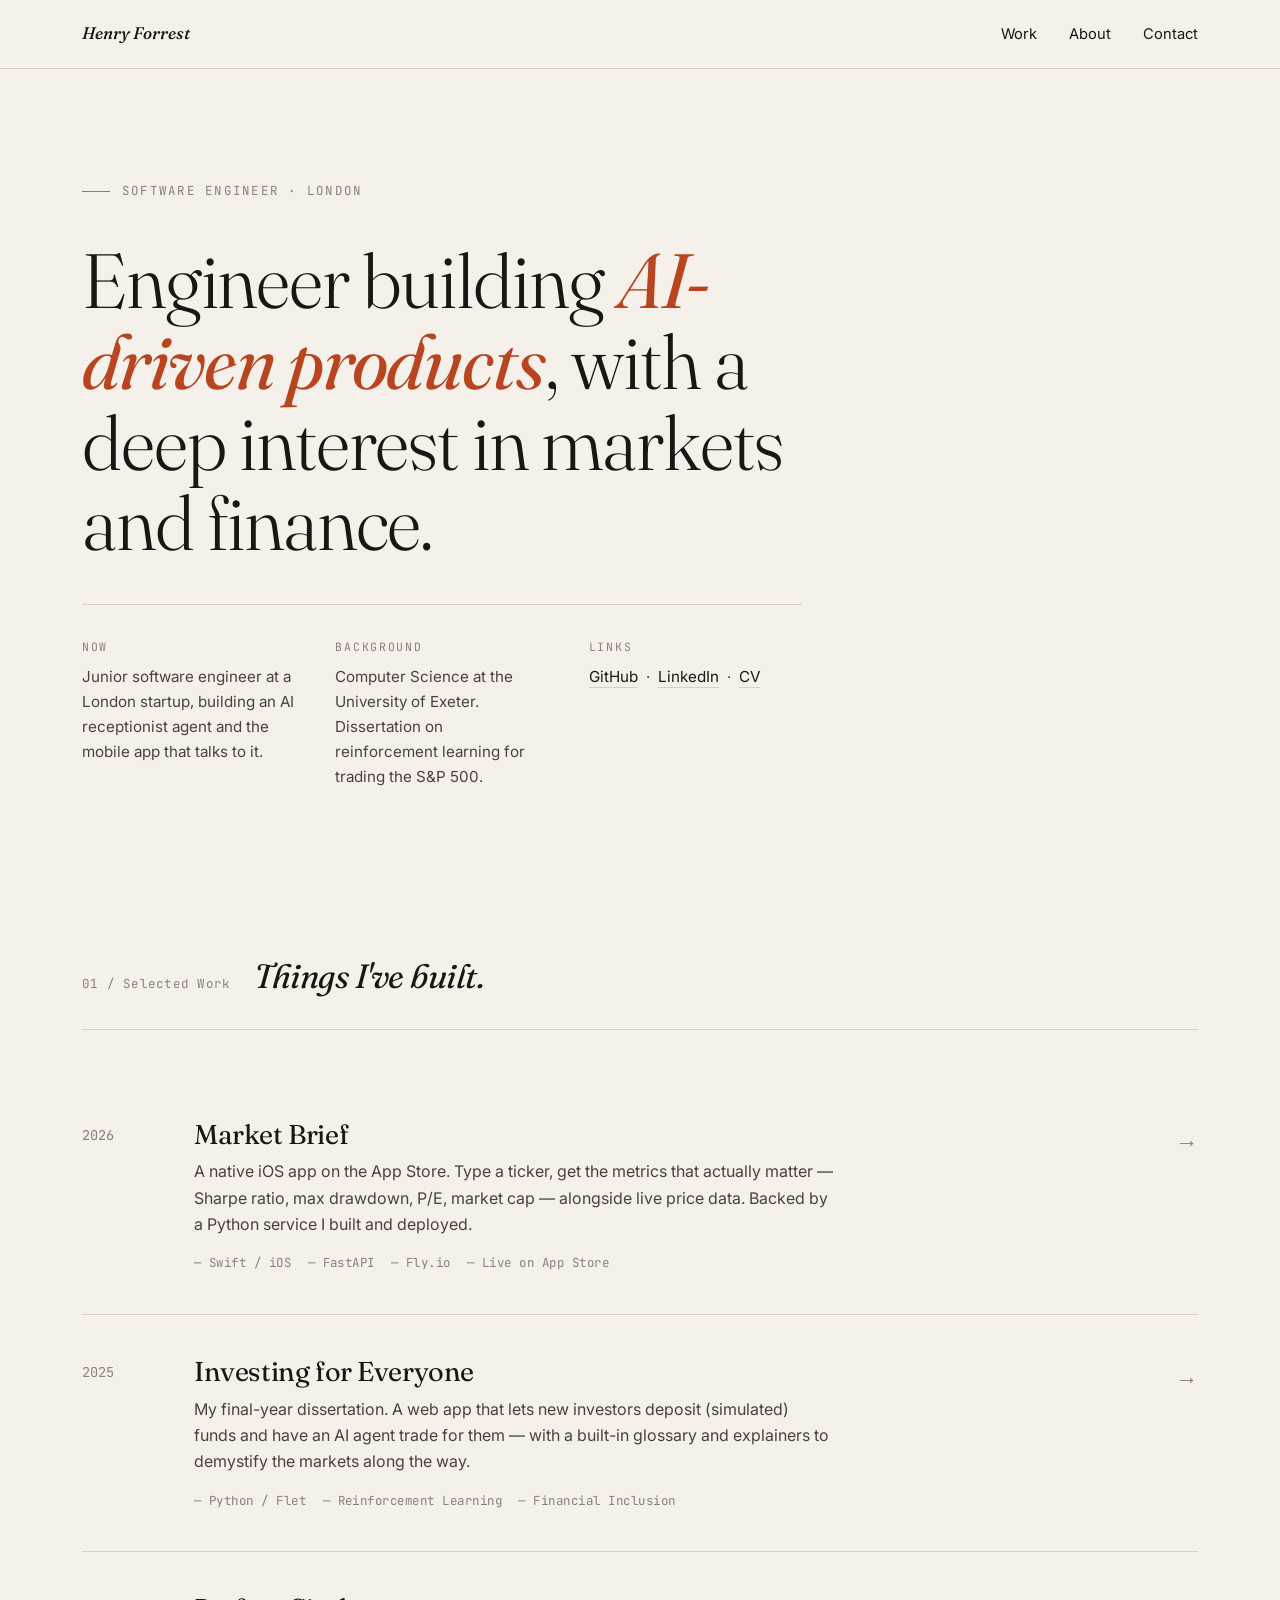
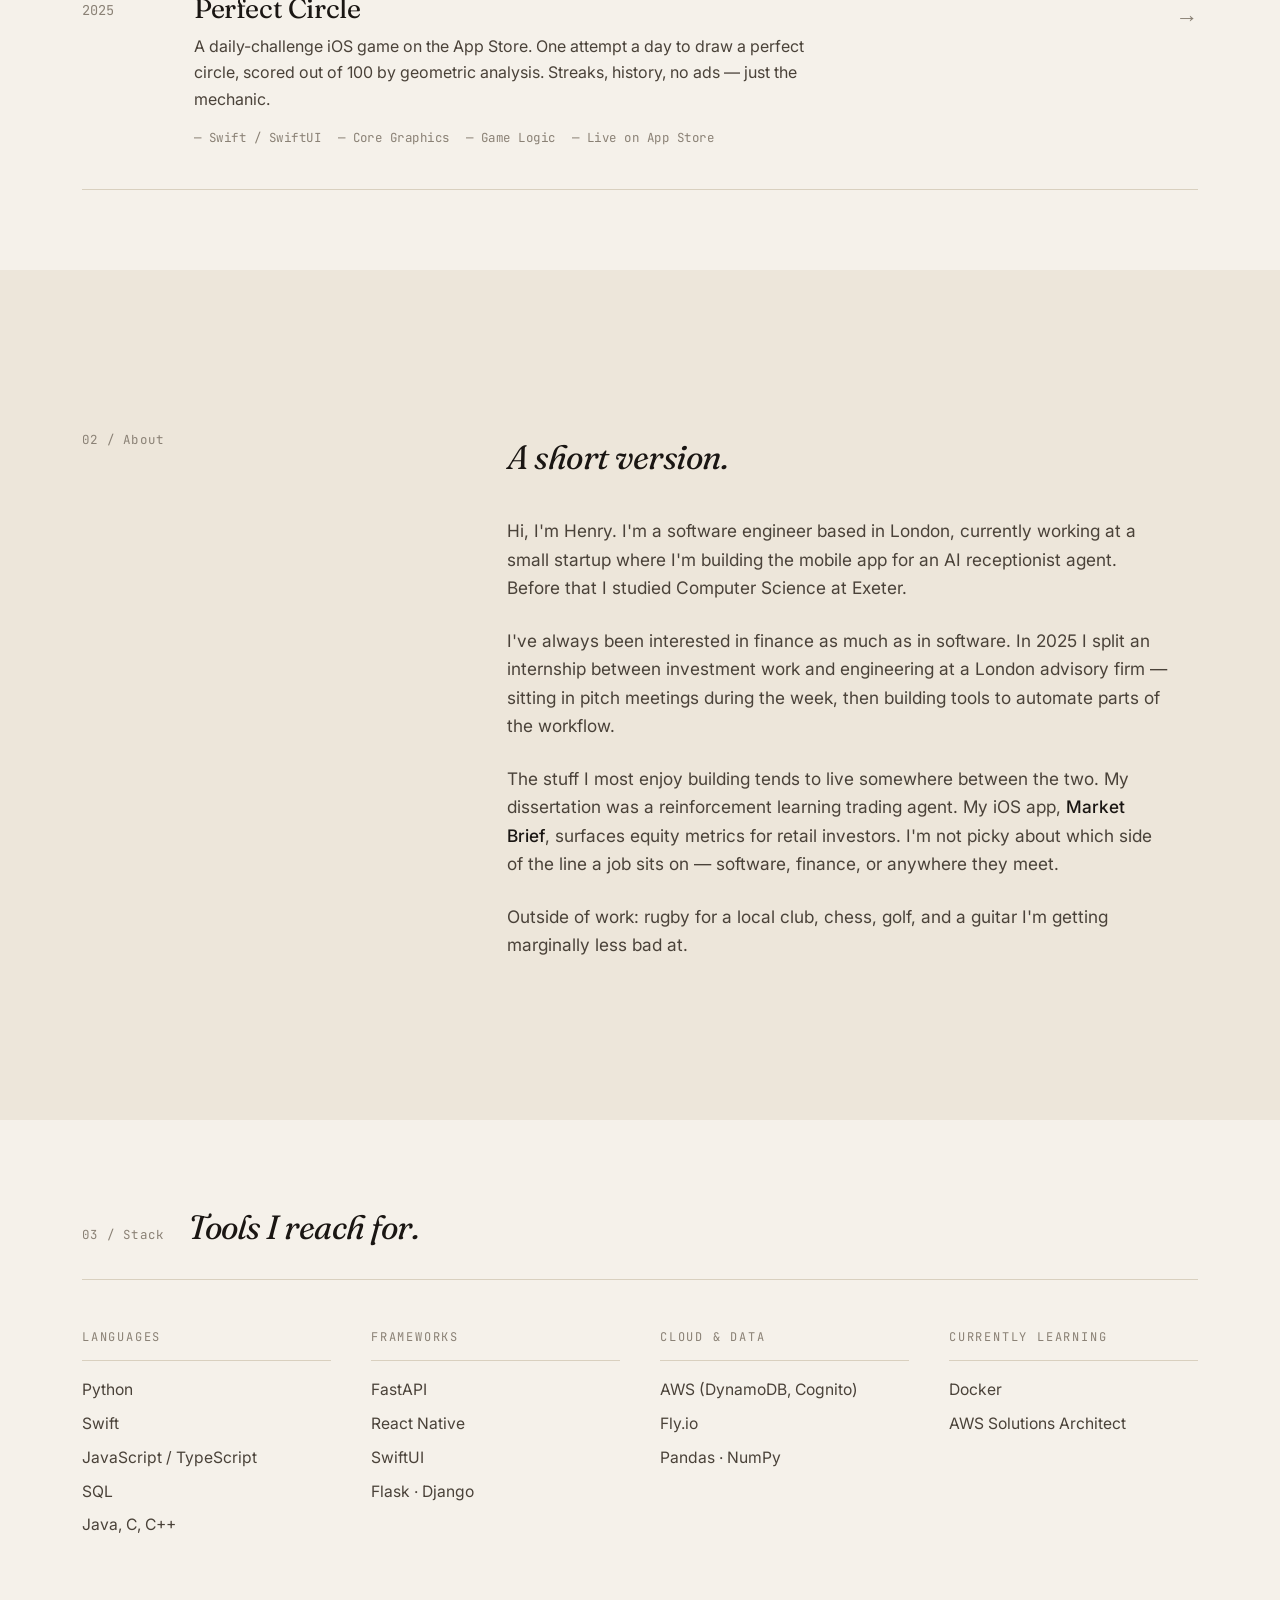
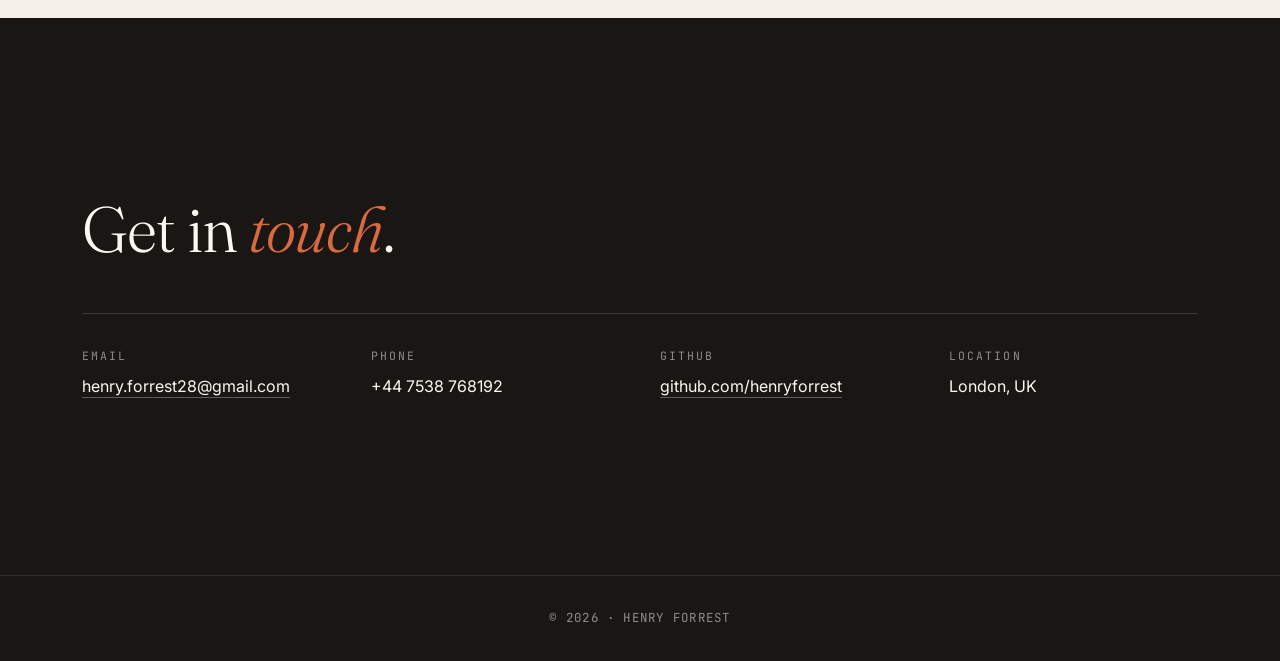
==== commit 590c294d: "edit" ====
--- a/index.html
+++ b/index.html
@@ -450,7 +450,6 @@
               <span>Python / Flet</span>
               <span>Reinforcement Learning</span>
               <span>Financial Inclusion</span>
-              <span>Live</span>
             </div>
           </div>
           <div class="work-arrow">→</div>
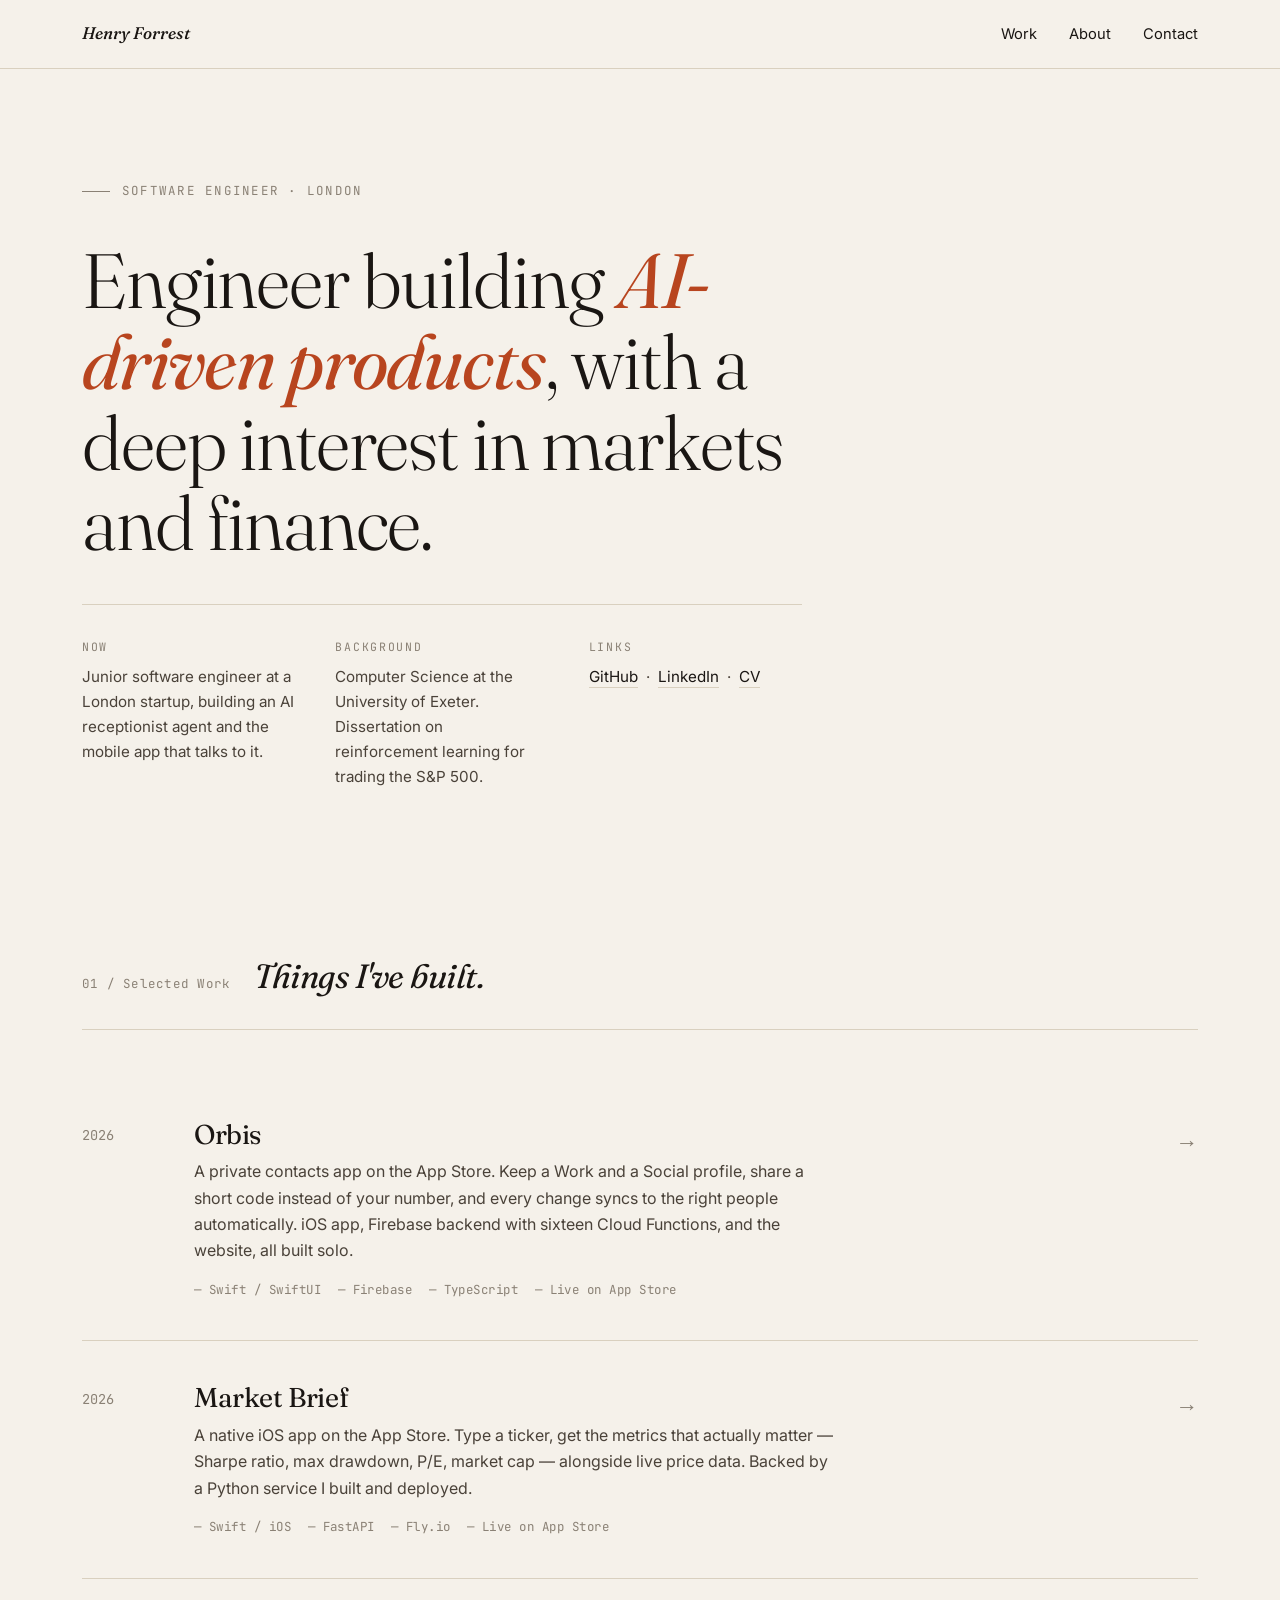
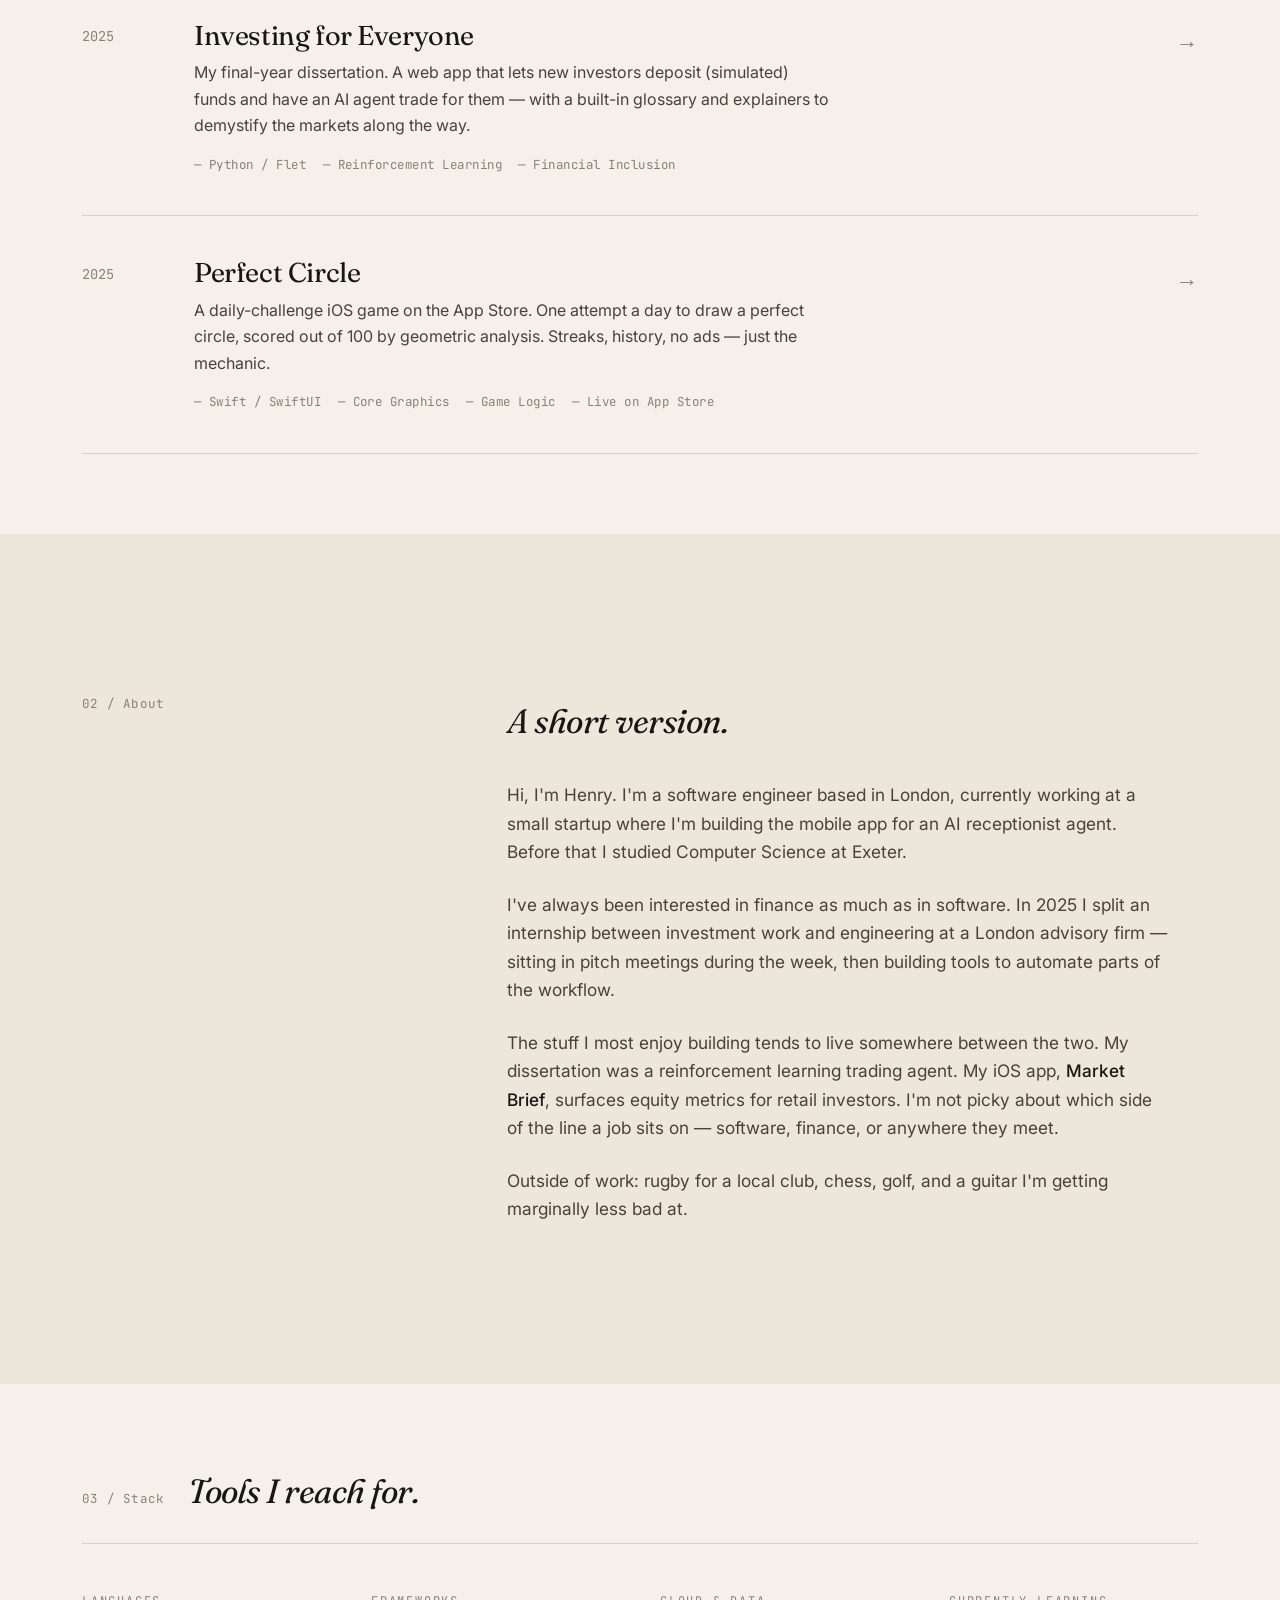
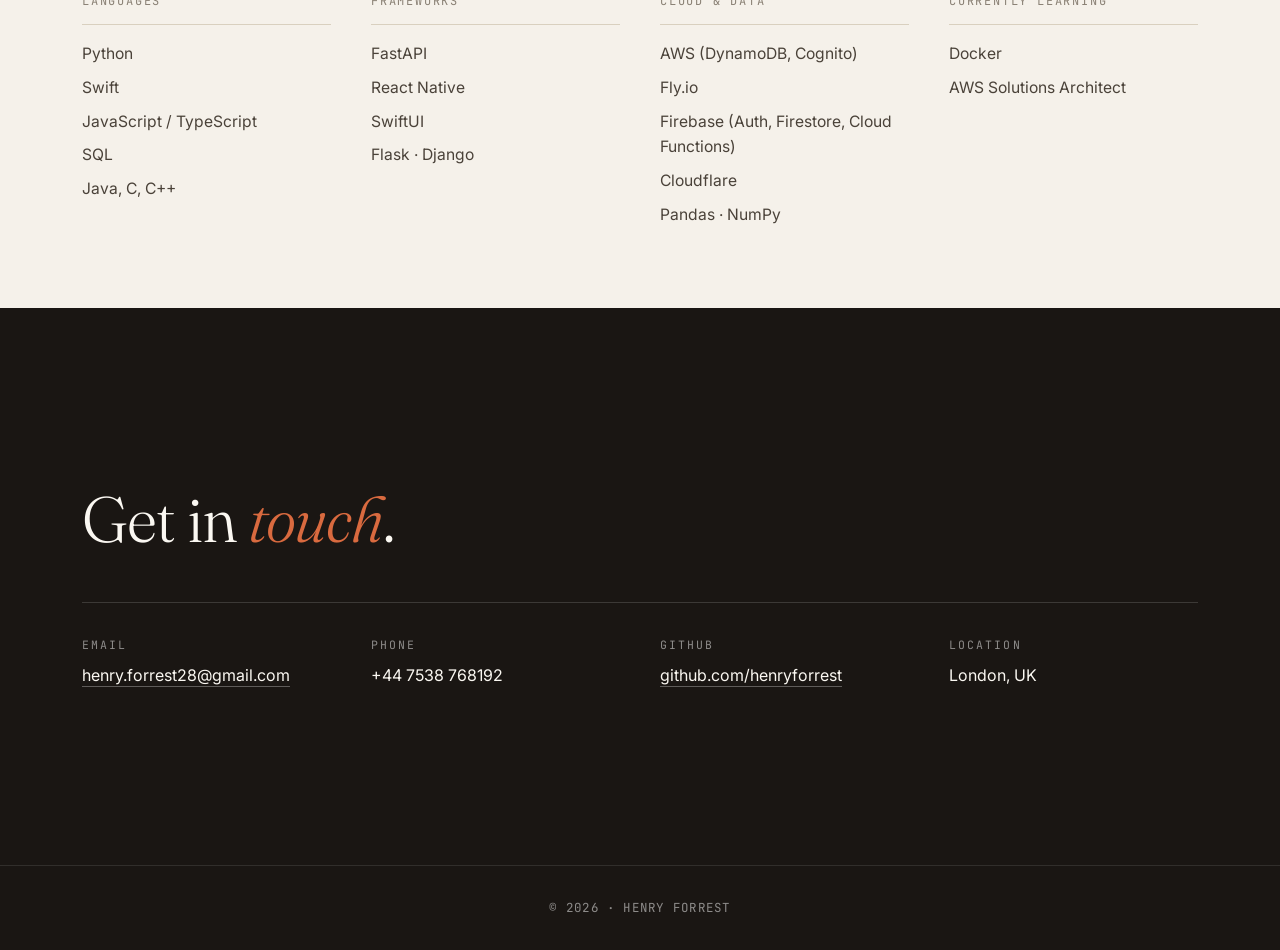
==== commit d5537da0: "added orbis" ====
--- a/index.html
+++ b/index.html
@@ -409,7 +409,7 @@
         <div class="hero-meta-label">Links</div>
         <div class="hero-meta-value">
           <a href="https://github.com/henryforrest" target="_blank" rel="noopener">GitHub</a> &nbsp;·&nbsp;
-          <a href="#" target="_blank" rel="noopener">LinkedIn</a> &nbsp;·&nbsp;
+          <a href="https://www.linkedin.com/in/henry-forrest-a17448255/" target="_blank" rel="noopener">LinkedIn</a> &nbsp;·&nbsp;
           <a href="cv.pdf" target="_blank" rel="noopener">CV</a>
         </div>
       </div>
@@ -422,6 +422,23 @@
       <h2>Things I've built.</h2>
     </div>
     <div class="work-list">
+
+      <a href="orbis.html" class="work-item-link">
+        <article class="work-item">
+          <div class="work-year">2026</div>
+          <div class="work-body">
+            <h3 class="work-title">Orbis</h3>
+            <p class="work-desc">A private contacts app on the App Store. Keep a Work and a Social profile, share a short code instead of your number, and every change syncs to the right people automatically. iOS app, Firebase backend with sixteen Cloud Functions, and the website, all built solo.</p>
+            <div class="work-tags">
+              <span>Swift / SwiftUI</span>
+              <span>Firebase</span>
+              <span>TypeScript</span>
+              <span>Live on App Store</span>
+            </div>
+          </div>
+          <div class="work-arrow">→</div>
+        </article>
+      </a>
 
       <a href="market-brief.html" class="work-item-link">
         <article class="work-item">
@@ -523,6 +540,8 @@
         <ul>
           <li>AWS (DynamoDB, Cognito)</li>
           <li>Fly.io</li>
+          <li>Firebase (Auth, Firestore, Cloud Functions)</li>
+          <li>Cloudflare</li>
           <li>Pandas · NumPy</li>
         </ul>
       </div>
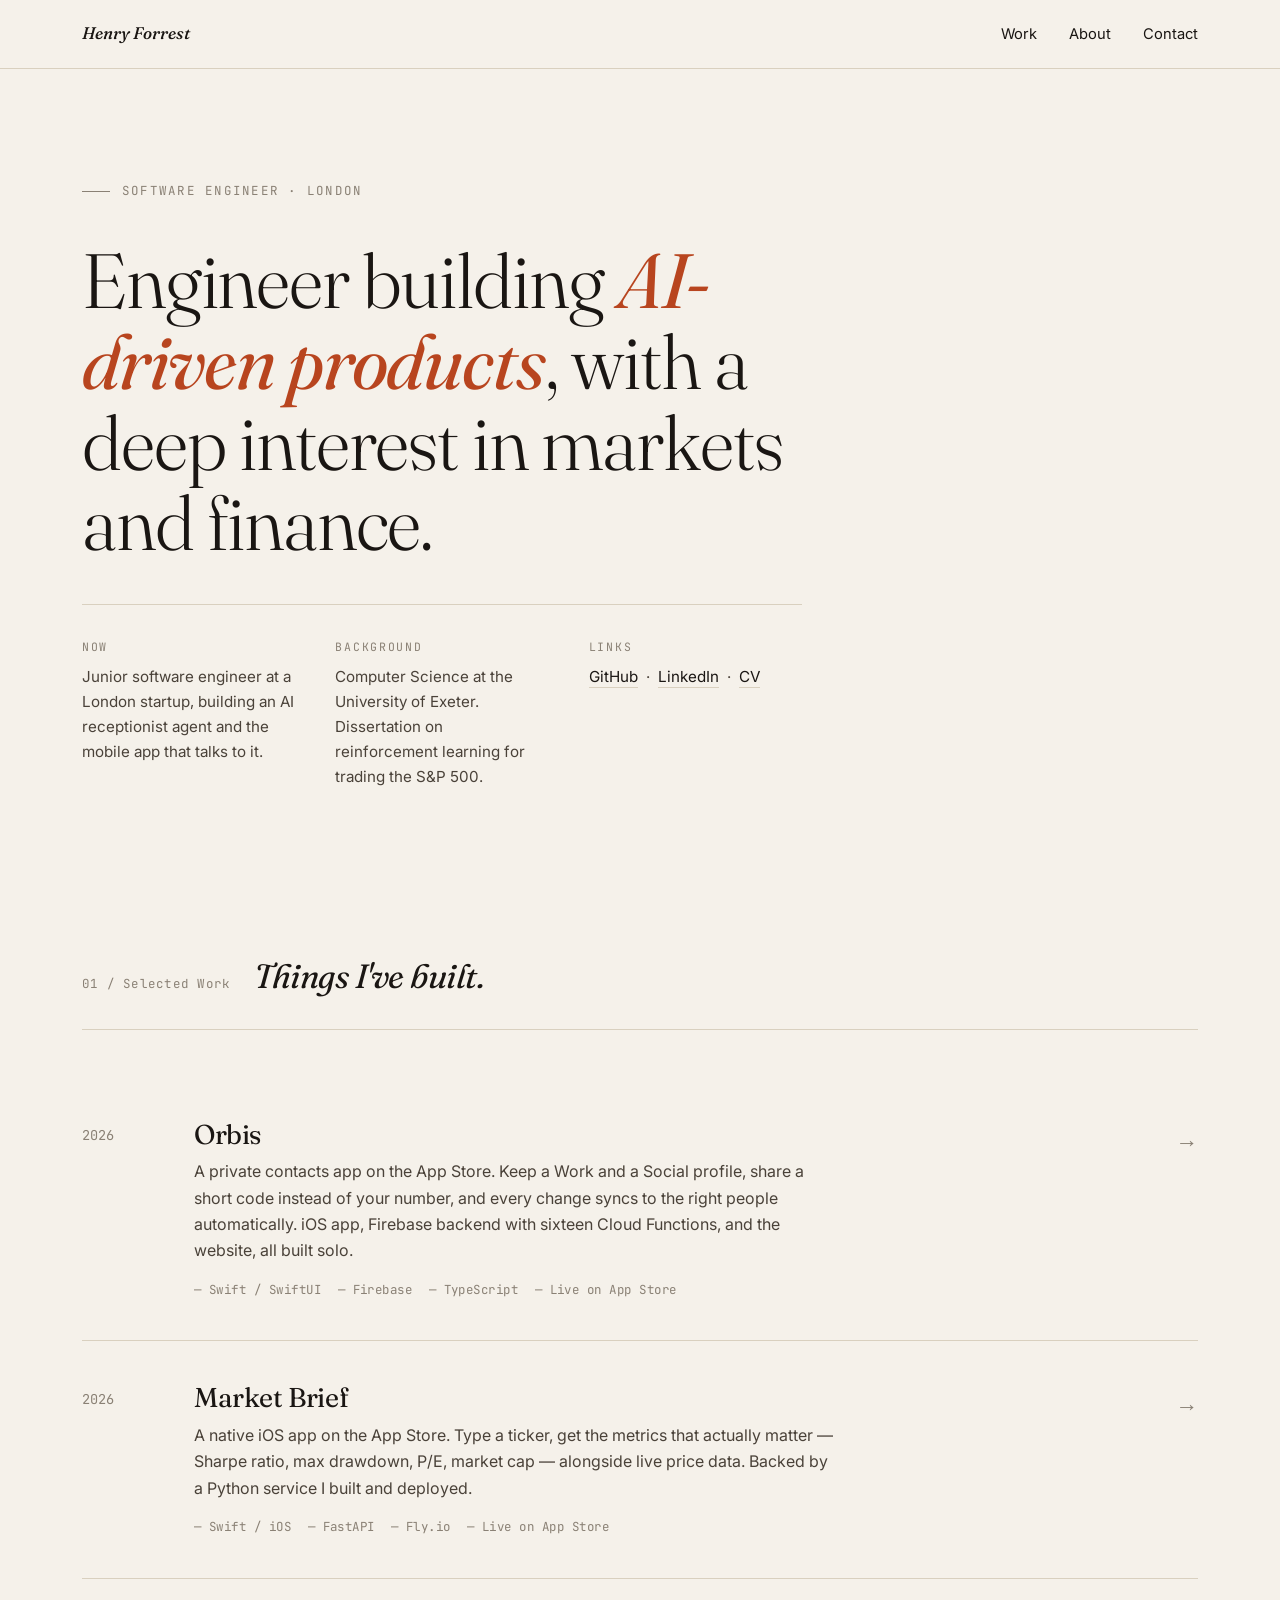
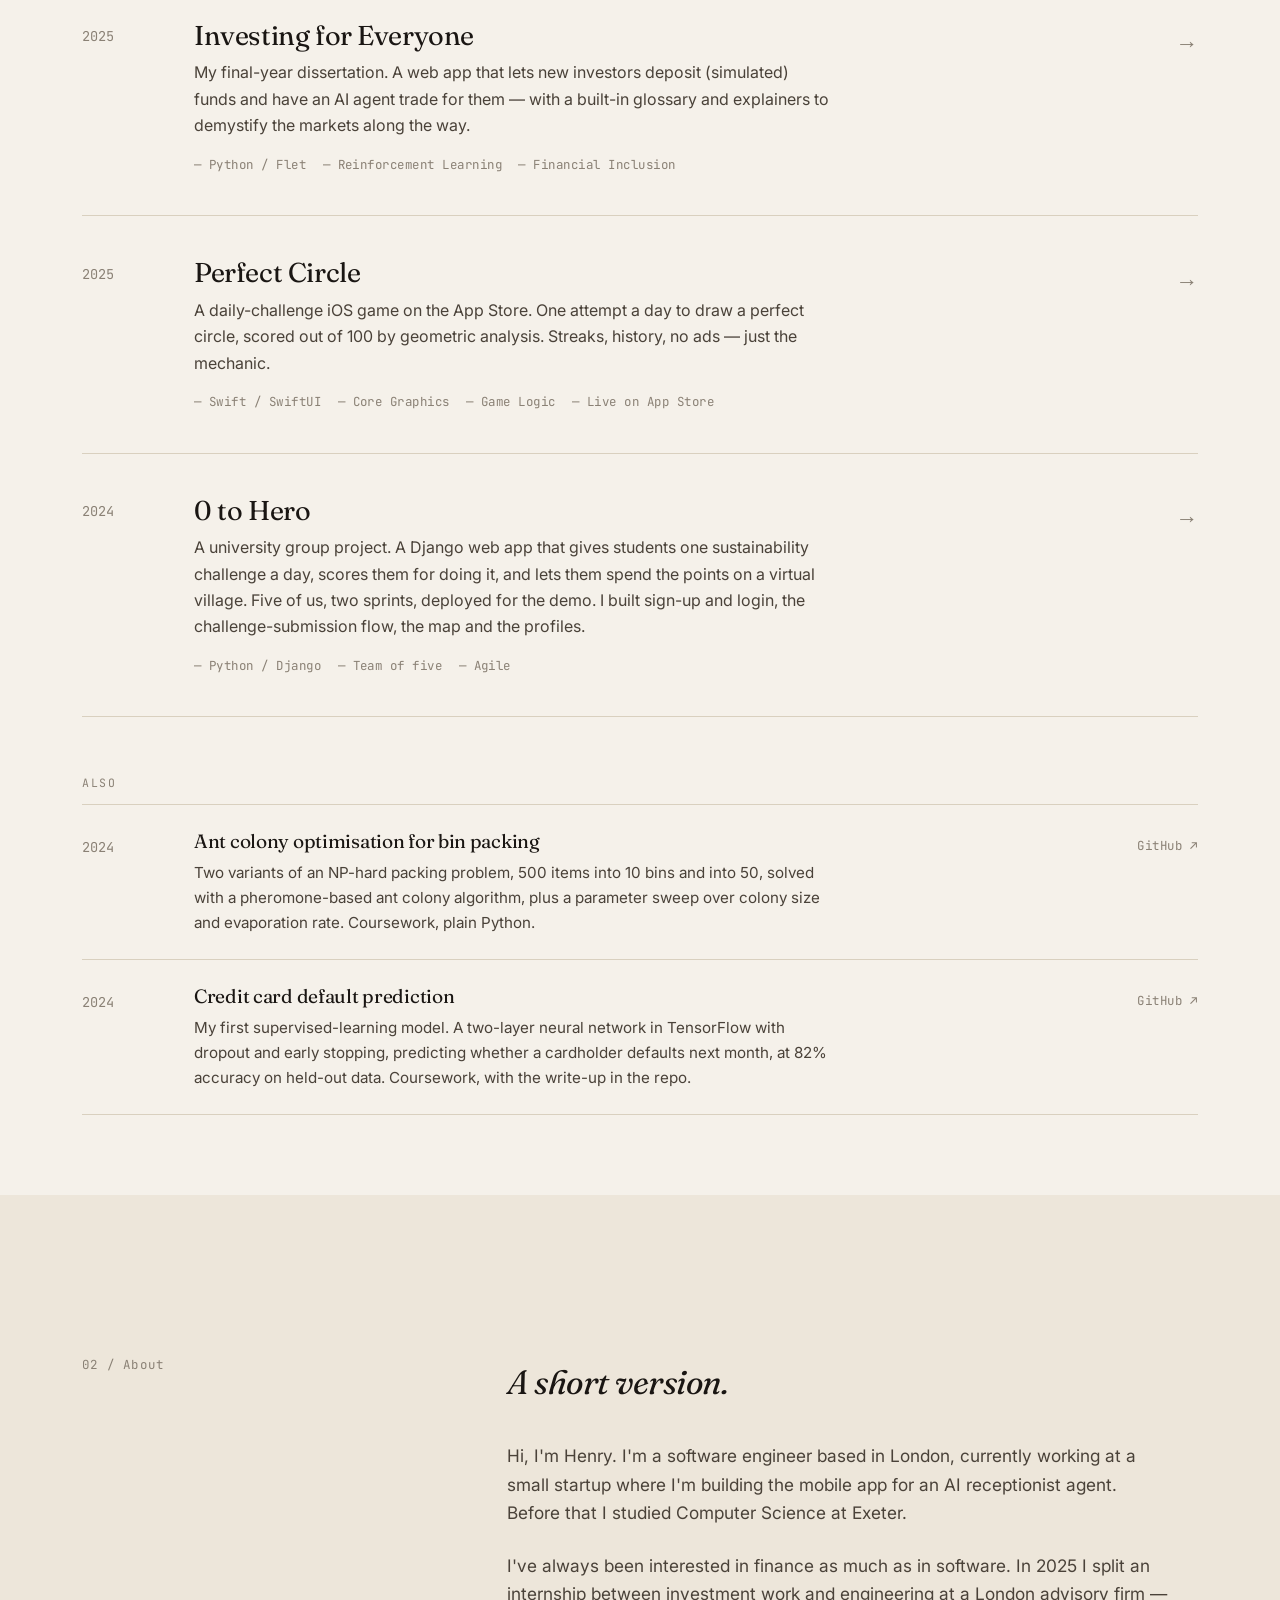
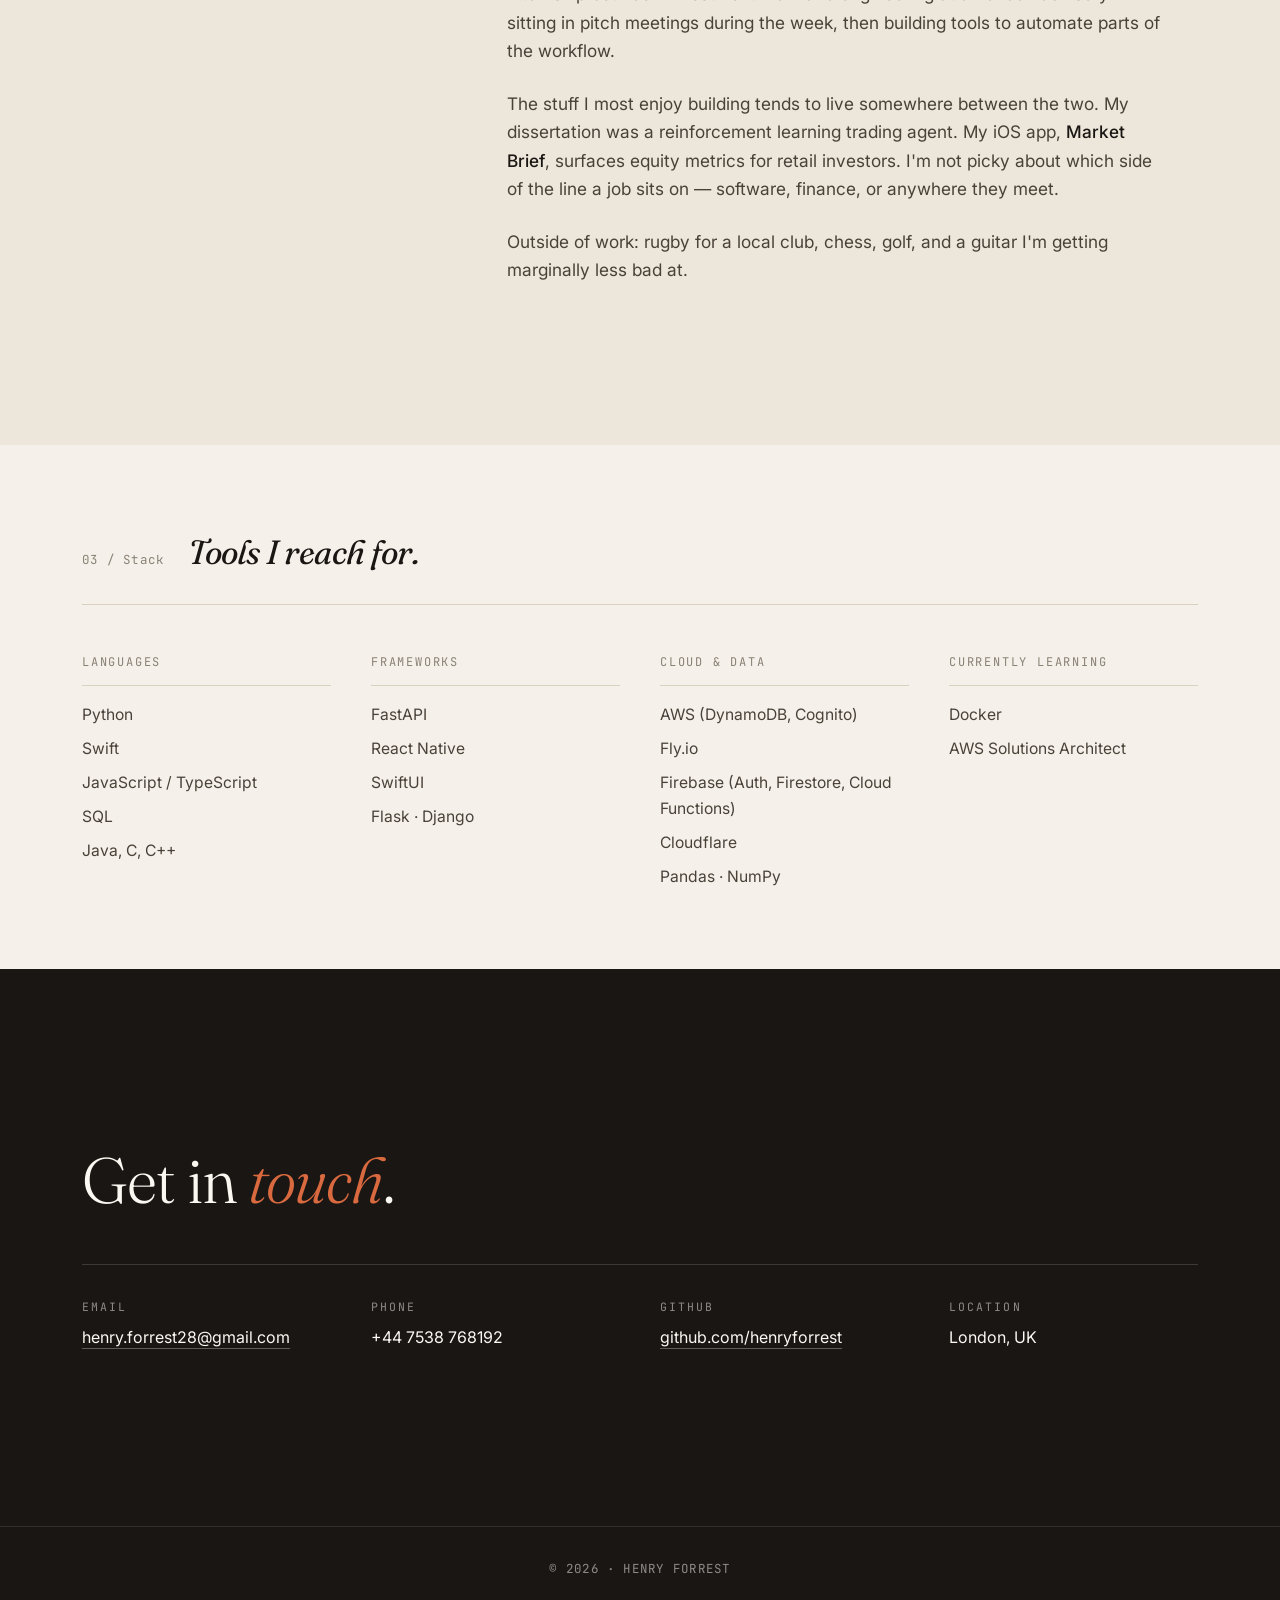
==== commit eb15f6d6: "added zero to hero and others" ====
--- a/index.html
+++ b/index.html
@@ -229,6 +229,52 @@
       .work-year { padding-top: 0; }
     }
 
+    /* ===== ALSO (smaller work, no case study) ===== */
+    .also { margin-top: 3.5rem; }
+    .also-label {
+      font-family: 'JetBrains Mono', monospace;
+      font-size: 0.72rem;
+      text-transform: uppercase;
+      letter-spacing: 0.15em;
+      color: var(--ink-muted);
+      padding-bottom: 0.75rem;
+      border-bottom: 1px solid var(--rule);
+    }
+    .also-item {
+      display: grid;
+      grid-template-columns: 80px 1fr auto;
+      gap: 2rem;
+      padding: 1.5rem 0;
+      border-bottom: 1px solid var(--rule);
+      align-items: start;
+      color: inherit;
+      transition: padding 0.3s ease;
+    }
+    .also-item:hover { padding-left: 0.75rem; }
+    .also-item:hover .also-link { color: var(--accent); }
+    .also-body { max-width: 640px; }
+    .also-title {
+      font-family: 'Fraunces', serif;
+      font-size: 1.2rem;
+      font-weight: 400;
+      line-height: 1.3;
+      margin-bottom: 0.35rem;
+    }
+    .also-desc { color: var(--ink-soft); font-size: 0.95rem; }
+    .also-link {
+      font-family: 'JetBrains Mono', monospace;
+      font-size: 0.78rem;
+      letter-spacing: 0.05em;
+      color: var(--ink-muted);
+      padding-top: 0.4rem;
+      white-space: nowrap;
+      transition: color 0.3s ease;
+    }
+    @media (max-width: 720px) {
+      .also-item { grid-template-columns: 1fr; gap: 0.5rem; }
+      .also-link { padding-top: 0; }
+    }
+
     /* ===== ABOUT ===== */
     .about {
       background: var(--bg-alt);
@@ -490,6 +536,42 @@
         </article>
       </a>
 
+      <a href="zero-to-hero.html" class="work-item-link">
+        <article class="work-item">
+          <div class="work-year">2024</div>
+          <div class="work-body">
+            <h3 class="work-title">0 to Hero</h3>
+            <p class="work-desc">A university group project. A Django web app that gives students one sustainability challenge a day, scores them for doing it, and lets them spend the points on a virtual village. Five of us, two sprints, deployed for the demo. I built sign-up and login, the challenge-submission flow, the map and the profiles.</p>
+            <div class="work-tags">
+              <span>Python / Django</span>
+              <span>Team of five</span>
+              <span>Agile</span>
+            </div>
+          </div>
+          <div class="work-arrow">→</div>
+        </article>
+      </a>
+
+    </div>
+
+    <div class="also">
+      <div class="also-label">Also</div>
+      <a href="https://github.com/henryforrest/ant_colony_optimisation" class="also-item" target="_blank" rel="noopener">
+        <div class="work-year">2024</div>
+        <div class="also-body">
+          <h3 class="also-title">Ant colony optimisation for bin packing</h3>
+          <p class="also-desc">Two variants of an NP-hard packing problem, 500 items into 10 bins and into 50, solved with a pheromone-based ant colony algorithm, plus a parameter sweep over colony size and evaporation rate. Coursework, plain Python.</p>
+        </div>
+        <div class="also-link">GitHub ↗</div>
+      </a>
+      <a href="https://github.com/henryforrest/credit_card_default" class="also-item" target="_blank" rel="noopener">
+        <div class="work-year">2024</div>
+        <div class="also-body">
+          <h3 class="also-title">Credit card default prediction</h3>
+          <p class="also-desc">My first supervised-learning model. A two-layer neural network in TensorFlow with dropout and early stopping, predicting whether a cardholder defaults next month, at 82% accuracy on held-out data. Coursework, with the write-up in the repo.</p>
+        </div>
+        <div class="also-link">GitHub ↗</div>
+      </a>
     </div>
   </section>
 
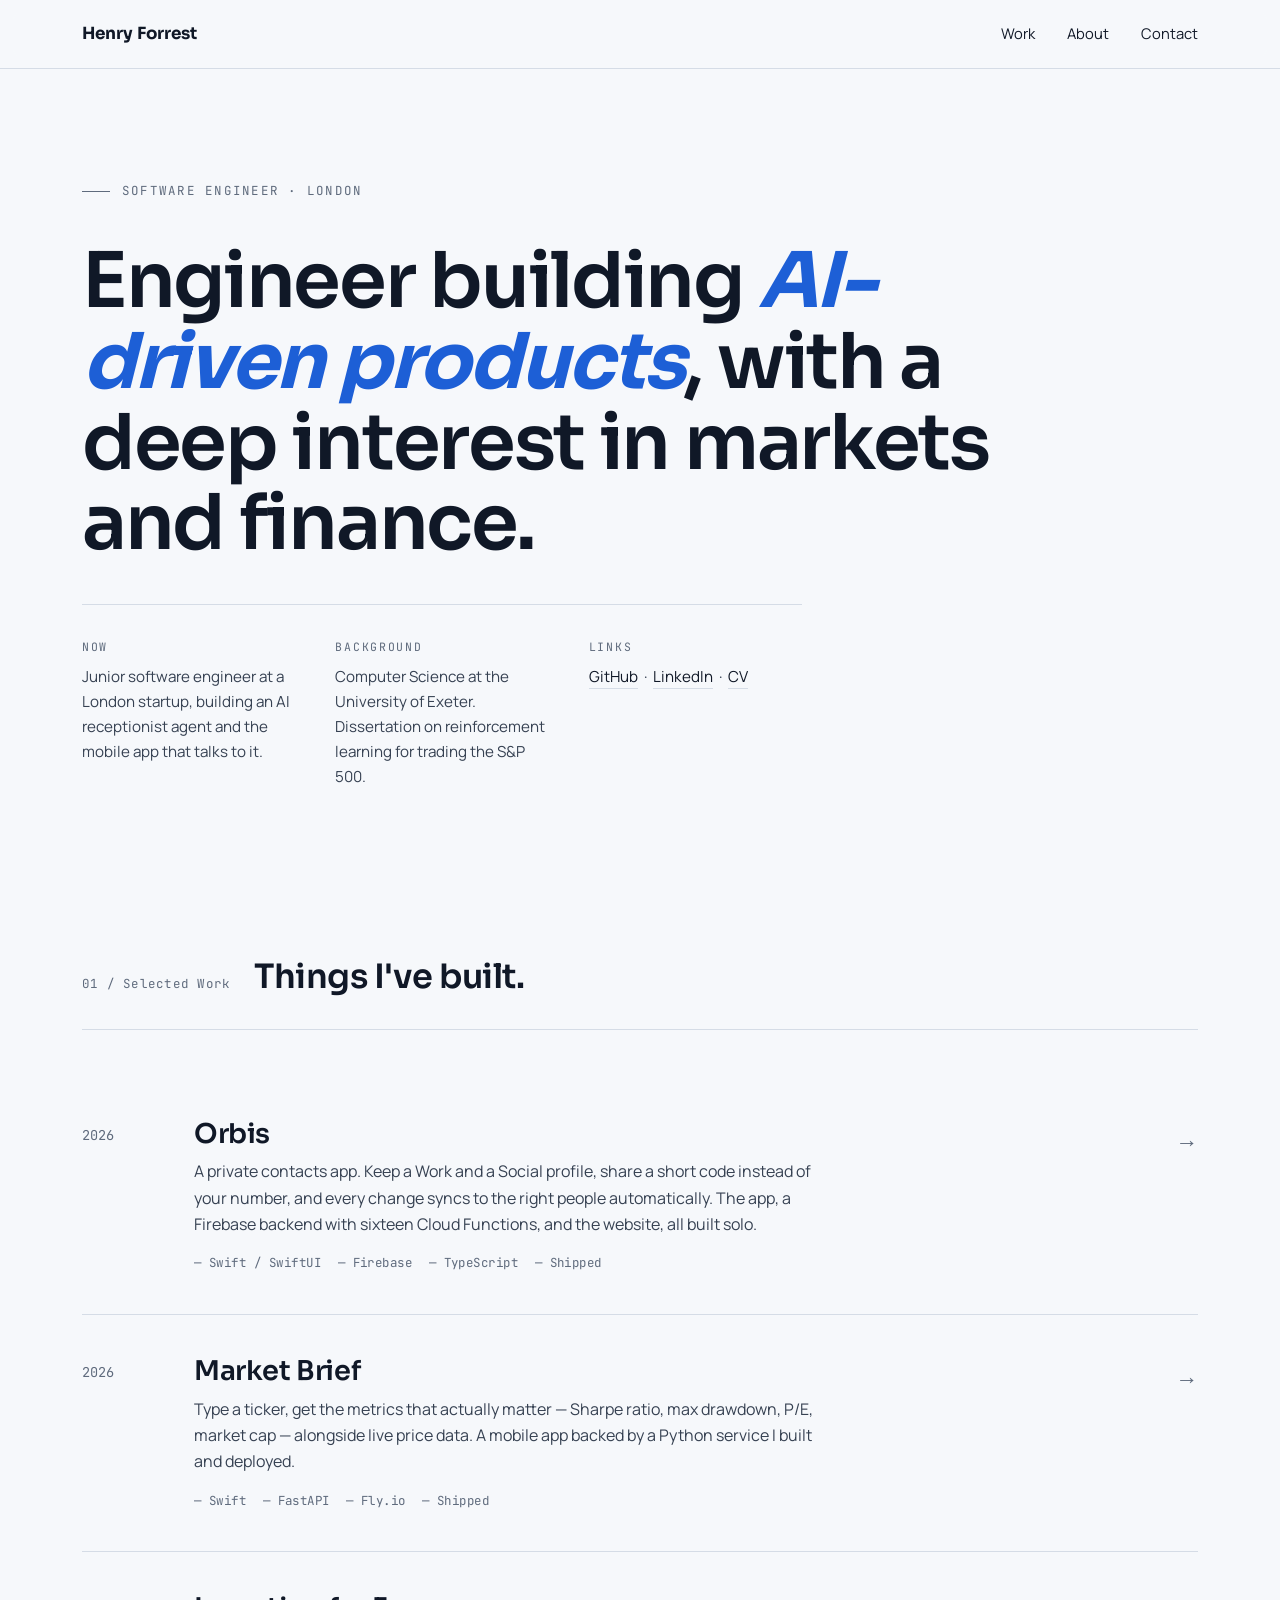
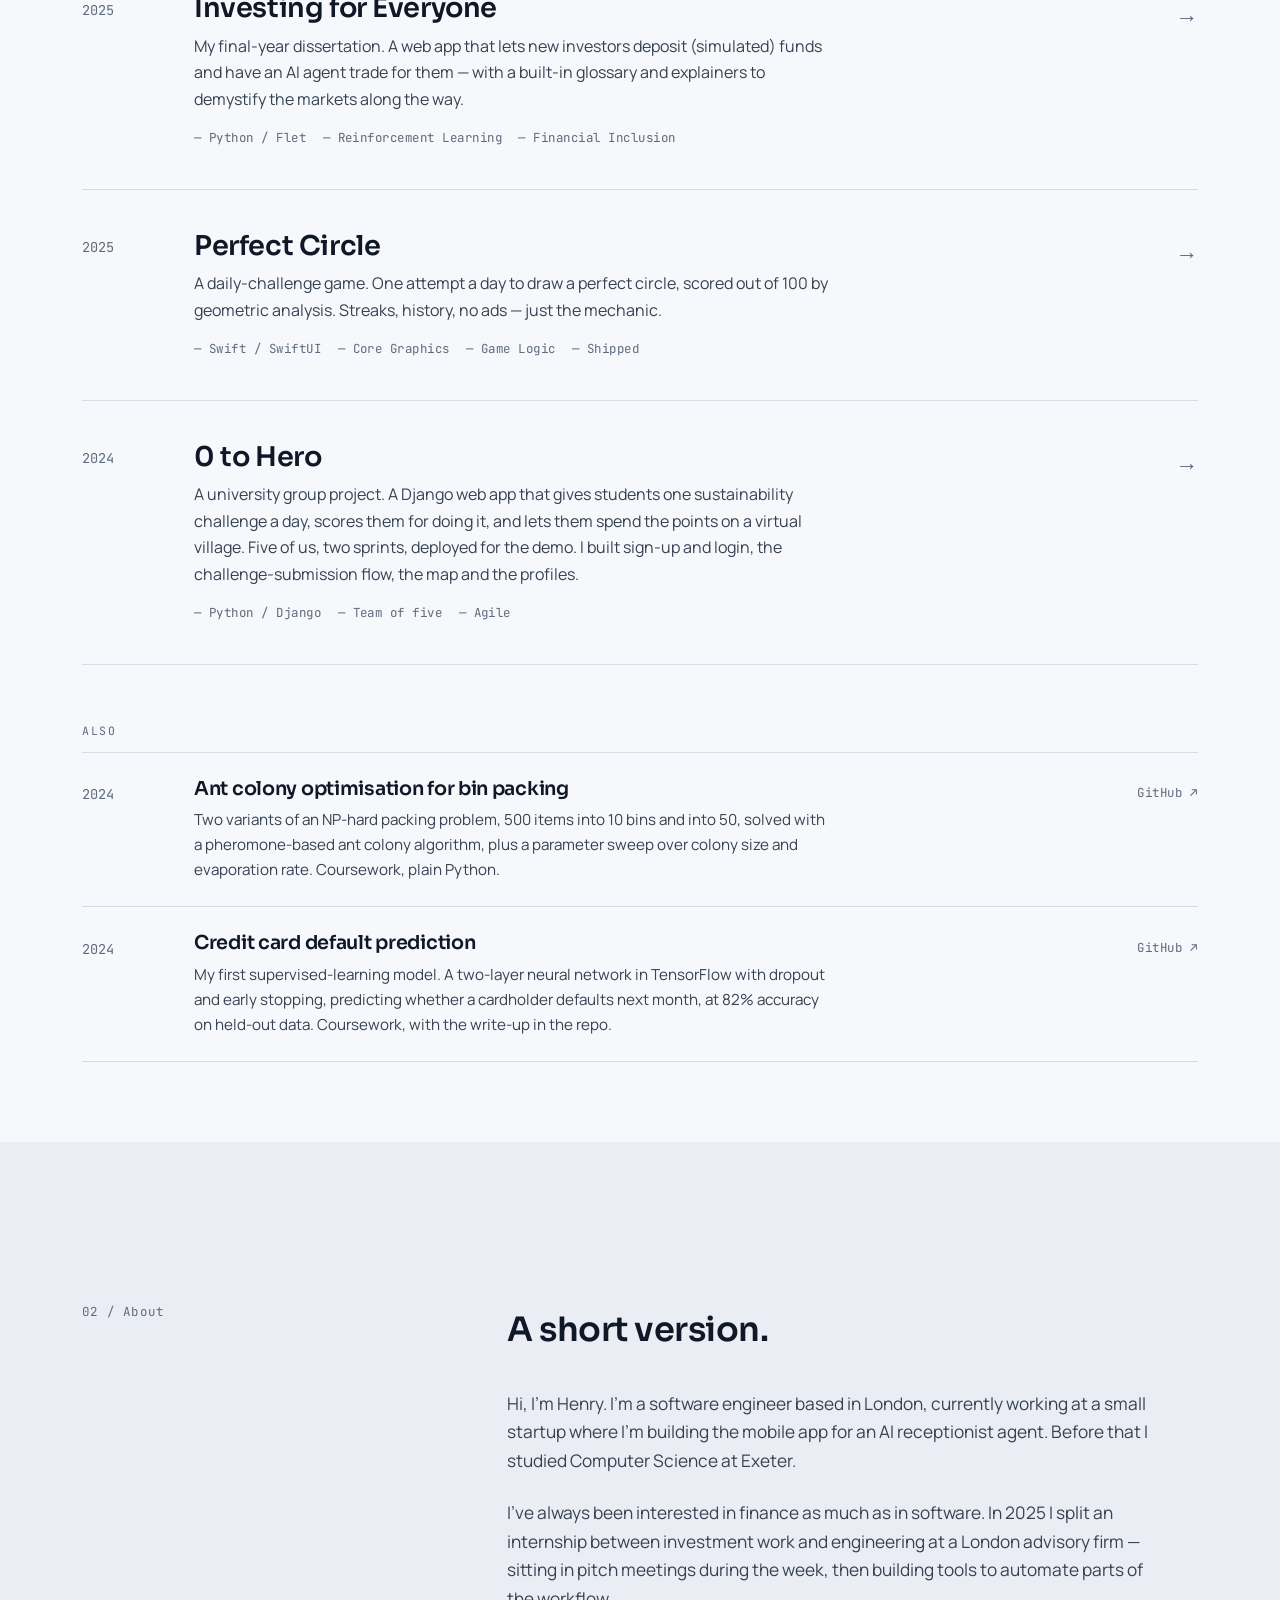
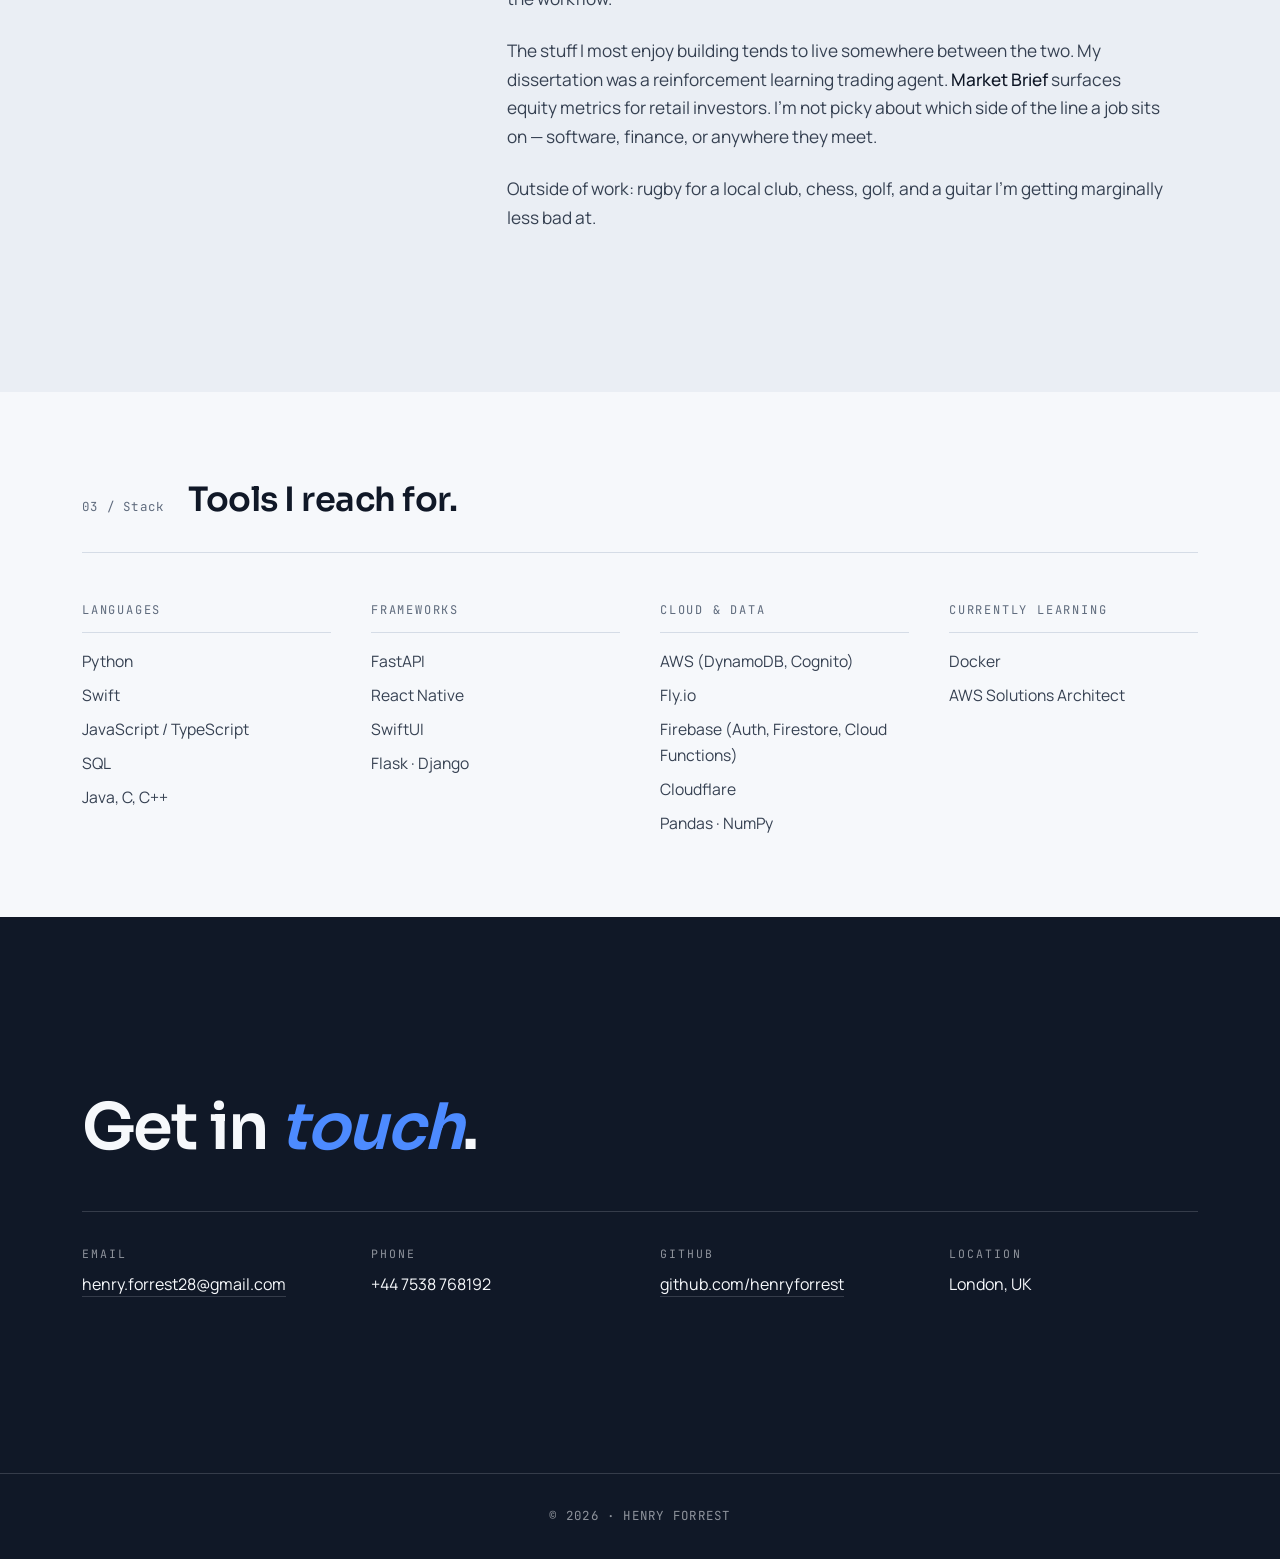
==== commit 49cd3fc8: "edit colour scheme" ====
--- a/index.html
+++ b/index.html
@@ -7,25 +7,32 @@
   <title>Henry Forrest — Software Engineer</title>
   <link rel="preconnect" href="https://fonts.googleapis.com" />
   <link rel="preconnect" href="https://fonts.gstatic.com" crossorigin />
-  <link href="https://fonts.googleapis.com/css2?family=Fraunces:ital,opsz,wght@0,9..144,300..700;1,9..144,300..700&family=Inter:wght@300;400;500;600&family=JetBrains+Mono:wght@400;500&display=swap" rel="stylesheet" />
+  <link href="https://fonts.googleapis.com/css2?family=Sora:wght@500;600;700&family=Manrope:wght@400;500;600;700&family=JetBrains+Mono:wght@400;500&display=swap" rel="stylesheet" />
   <style>
     :root {
-      --bg: #f5f1ea;
-      --bg-alt: #ede6da;
-      --ink: #1a1613;
-      --ink-soft: #4a4239;
-      --ink-muted: #8a8175;
-      --rule: #d9d0bf;
-      --accent: #b8451f;
-      --accent-soft: #d96a3f;
-      --paper: #fbf8f2;
+      --bg: #f6f8fb;
+      --bg-alt: #eaeef4;
+      --ink: #101827;
+      --ink-soft: #364152;
+      --ink-muted: #5f6b7d;
+      --rule: #d5dce6;
+      --accent: #1d5fd6;
+      --accent-soft: #4d8bff;
+      --paper: #ffffff;
+      --band: #101827;
+      --band-ink: #f6f8fb;
+      --band-muted: rgba(246, 248, 251, 0.55);
+      --band-rule: rgba(246, 248, 251, 0.16);
+      --display: 'Sora', 'Helvetica Neue', Arial, sans-serif;
+      --body: 'Manrope', system-ui, sans-serif;
+      --mono: 'JetBrains Mono', ui-monospace, monospace;
       --max: 1180px;
     }
 
     *, *::before, *::after { box-sizing: border-box; margin: 0; padding: 0; }
     html { scroll-behavior: smooth; }
     body {
-      font-family: 'Inter', system-ui, sans-serif;
+      font-family: var(--body);
       font-weight: 400;
       font-size: 17px;
       line-height: 1.65;
@@ -36,8 +43,8 @@
     }
 
     h1, h2, h3, h4 {
-      font-family: 'Fraunces', Georgia, serif;
-      font-weight: 400;
+      font-family: var(--display);
+      font-weight: 600;
       letter-spacing: -0.015em;
       color: var(--ink);
     }
@@ -49,14 +56,14 @@
     }
     a:hover { color: var(--accent); }
 
-    .mono { font-family: 'JetBrains Mono', ui-monospace, monospace; font-size: 0.85em; }
+    .mono { font-family: var(--mono); font-size: 0.85em; }
 
     /* ===== NAV ===== */
     nav {
       position: sticky;
       top: 0;
       z-index: 100;
-      background: rgba(245, 241, 234, 0.85);
+      background: rgba(246, 248, 251, 0.85);
       backdrop-filter: blur(10px);
       -webkit-backdrop-filter: blur(10px);
       border-bottom: 1px solid var(--rule);
@@ -71,10 +78,9 @@
       gap: 2rem;
     }
     .nav-name {
-      font-family: 'Fraunces', serif;
+      font-family: var(--display);
       font-size: 1.05rem;
-      font-weight: 500;
-      font-style: italic;
+      font-weight: 700;
     }
     .nav-links {
       display: flex;
@@ -83,6 +89,11 @@
       color: var(--ink-soft);
     }
     .nav-links a:hover { color: var(--accent); }
+    .nav-name { white-space: nowrap; }
+    @media (max-width: 480px) {
+      .nav-inner { padding: 1rem 1.25rem; gap: 1rem; }
+      .nav-links { gap: 1.1rem; font-size: 0.88rem; }
+    }
 
     /* ===== HERO ===== */
     .hero {
@@ -91,7 +102,7 @@
       padding: 7rem 2rem 5rem;
     }
     .hero-eyebrow {
-      font-family: 'JetBrains Mono', monospace;
+      font-family: var(--mono);
       font-size: 0.78rem;
       text-transform: uppercase;
       letter-spacing: 0.18em;
@@ -110,14 +121,14 @@
     .hero h1 {
       font-size: clamp(2.6rem, 6vw, 5rem);
       line-height: 1.05;
-      font-weight: 300;
+      font-weight: 600;
+      letter-spacing: -0.03em;
       max-width: 16ch;
       margin-bottom: 2.5rem;
     }
     .hero h1 em {
-      font-style: italic;
       color: var(--accent);
-      font-weight: 400;
+      font-weight: 700;
     }
     .hero-meta {
       display: flex;
@@ -132,7 +143,7 @@
       min-width: 200px;
     }
     .hero-meta-label {
-      font-family: 'JetBrains Mono', monospace;
+      font-family: var(--mono);
       font-size: 0.72rem;
       text-transform: uppercase;
       letter-spacing: 0.15em;
@@ -158,15 +169,14 @@
       border-bottom: 1px solid var(--rule);
     }
     .section-num {
-      font-family: 'JetBrains Mono', monospace;
+      font-family: var(--mono);
       font-size: 0.78rem;
       color: var(--ink-muted);
       letter-spacing: 0.1em;
     }
     .section-head h2 {
       font-size: clamp(1.6rem, 3vw, 2.1rem);
-      font-style: italic;
-      font-weight: 400;
+      font-weight: 600;
     }
 
     /* ===== WORK / PROJECTS ===== */
@@ -186,16 +196,16 @@
     .work-item:hover { padding-left: 0.75rem; }
     .work-item:hover .work-arrow { transform: translateX(4px); color: var(--accent); }
     .work-year {
-      font-family: 'JetBrains Mono', monospace;
+      font-family: var(--mono);
       font-size: 0.85rem;
       color: var(--ink-muted);
       padding-top: 0.4rem;
     }
     .work-body { max-width: 640px; }
     .work-title {
-      font-family: 'Fraunces', serif;
+      font-family: var(--display);
       font-size: 1.7rem;
-      font-weight: 400;
+      font-weight: 600;
       margin-bottom: 0.5rem;
       line-height: 1.2;
     }
@@ -209,14 +219,14 @@
       display: flex;
       flex-wrap: wrap;
       gap: 0.5rem 1rem;
-      font-family: 'JetBrains Mono', monospace;
+      font-family: var(--mono);
       font-size: 0.78rem;
       color: var(--ink-muted);
       letter-spacing: 0.04em;
     }
     .work-tags span::before { content: '— '; }
     .work-arrow {
-      font-family: 'Fraunces', serif;
+      font-family: var(--display);
       font-size: 1.4rem;
       color: var(--ink-muted);
       transition: all 0.3s ease;
@@ -232,7 +242,7 @@
     /* ===== ALSO (smaller work, no case study) ===== */
     .also { margin-top: 3.5rem; }
     .also-label {
-      font-family: 'JetBrains Mono', monospace;
+      font-family: var(--mono);
       font-size: 0.72rem;
       text-transform: uppercase;
       letter-spacing: 0.15em;
@@ -254,15 +264,15 @@
     .also-item:hover .also-link { color: var(--accent); }
     .also-body { max-width: 640px; }
     .also-title {
-      font-family: 'Fraunces', serif;
+      font-family: var(--display);
       font-size: 1.2rem;
-      font-weight: 400;
+      font-weight: 600;
       line-height: 1.3;
       margin-bottom: 0.35rem;
     }
     .also-desc { color: var(--ink-soft); font-size: 0.95rem; }
     .also-link {
-      font-family: 'JetBrains Mono', monospace;
+      font-family: var(--mono);
       font-size: 0.78rem;
       letter-spacing: 0.05em;
       color: var(--ink-muted);
@@ -294,8 +304,7 @@
     }
     .about-grid h2 {
       font-size: clamp(1.6rem, 3vw, 2.1rem);
-      font-style: italic;
-      font-weight: 400;
+      font-weight: 600;
     }
     .about-text p {
       font-size: 1.08rem;
@@ -317,7 +326,7 @@
       gap: 2.5rem;
     }
     .stack-col-label {
-      font-family: 'JetBrains Mono', monospace;
+      font-family: var(--mono);
       font-size: 0.75rem;
       text-transform: uppercase;
       letter-spacing: 0.15em;
@@ -345,27 +354,27 @@
       align-items: baseline;
     }
     .writing-date {
-      font-family: 'JetBrains Mono', monospace;
+      font-family: var(--mono);
       font-size: 0.8rem;
       color: var(--ink-muted);
     }
     .writing-title {
-      font-family: 'Fraunces', serif;
+      font-family: var(--display);
       font-size: 1.25rem;
-      font-weight: 400;
+      font-weight: 600;
       color: var(--ink);
     }
     .writing-coming {
-      font-style: italic;
-      color: var(--ink-muted);
-      font-family: 'Fraunces', serif;
+      color: var(--ink-muted);
+      font-family: var(--display);
       font-size: 1.1rem;
+      font-weight: 500;
     }
 
     /* ===== CONTACT ===== */
     .contact {
-      background: var(--ink);
-      color: var(--paper);
+      background: var(--band);
+      color: var(--band-ink);
       margin: 0;
       max-width: none;
     }
@@ -375,55 +384,58 @@
       padding: 6rem 2rem;
     }
     .contact h2 {
-      color: var(--paper);
+      color: var(--band-ink);
       font-size: clamp(2.4rem, 5vw, 4rem);
-      font-weight: 300;
+      font-weight: 600;
+      letter-spacing: -0.03em;
       line-height: 1.1;
       max-width: 18ch;
       margin-bottom: 3rem;
     }
-    .contact h2 em { font-style: italic; color: var(--accent-soft); }
+    .contact h2 em { color: var(--accent-soft); }
     .contact-grid {
       display: grid;
       grid-template-columns: repeat(auto-fit, minmax(220px, 1fr));
       gap: 2.5rem;
       padding-top: 2rem;
-      border-top: 1px solid rgba(255, 255, 255, 0.15);
+      border-top: 1px solid var(--band-rule);
     }
     .contact-label {
-      font-family: 'JetBrains Mono', monospace;
+      font-family: var(--mono);
       font-size: 0.72rem;
       text-transform: uppercase;
       letter-spacing: 0.18em;
-      color: rgba(255, 255, 255, 0.5);
+      color: var(--band-muted);
       margin-bottom: 0.5rem;
     }
     .contact-value { font-size: 1rem; }
-    .contact-value a { color: var(--paper); border-bottom: 1px solid rgba(255, 255, 255, 0.3); padding-bottom: 1px; }
+    .contact-value a { color: var(--band-ink); border-bottom: 1px solid var(--band-rule); padding-bottom: 1px; }
     .contact-value a:hover { color: var(--accent-soft); border-bottom-color: var(--accent-soft); }
 
     /* ===== FOOTER ===== */
     footer {
-      background: var(--ink);
-      color: rgba(255, 255, 255, 0.5);
+      background: var(--band);
+      color: var(--band-muted);
       padding: 2rem;
       text-align: center;
-      font-family: 'JetBrains Mono', monospace;
+      font-family: var(--mono);
       font-size: 0.78rem;
       letter-spacing: 0.1em;
-      border-top: 1px solid rgba(255, 255, 255, 0.1);
-    }
-
-    /* ===== ENTRANCE ANIMATION ===== */
-    .reveal {
-      opacity: 0;
-      transform: translateY(20px);
-      transition: opacity 0.9s cubic-bezier(0.2, 0.7, 0.2, 1), transform 0.9s cubic-bezier(0.2, 0.7, 0.2, 1);
-    }
-    .reveal.visible { opacity: 1; transform: translateY(0); }
-    .hero .reveal:nth-child(1) { transition-delay: 0.1s; }
-    .hero .reveal:nth-child(2) { transition-delay: 0.25s; }
-    .hero .reveal:nth-child(3) { transition-delay: 0.45s; }
+      border-top: 1px solid var(--band-rule);
+    }
+
+    /* ===== ENTRANCE ANIMATION (CSS only, so it never depends on a script frame) ===== */
+    @keyframes rise {
+      from { opacity: 0; transform: translateY(20px); }
+      to { opacity: 1; transform: translateY(0); }
+    }
+    .hero .reveal { animation: rise 0.9s cubic-bezier(0.2, 0.7, 0.2, 1) both; }
+    .hero .reveal:nth-child(1) { animation-delay: 0.1s; }
+    .hero .reveal:nth-child(2) { animation-delay: 0.25s; }
+    .hero .reveal:nth-child(3) { animation-delay: 0.45s; }
+    @media (prefers-reduced-motion: reduce) {
+      .hero .reveal { animation: none; }
+    }
   </style>
 </head>
 <body>
@@ -474,12 +486,12 @@
           <div class="work-year">2026</div>
           <div class="work-body">
             <h3 class="work-title">Orbis</h3>
-            <p class="work-desc">A private contacts app on the App Store. Keep a Work and a Social profile, share a short code instead of your number, and every change syncs to the right people automatically. iOS app, Firebase backend with sixteen Cloud Functions, and the website, all built solo.</p>
+            <p class="work-desc">A private contacts app. Keep a Work and a Social profile, share a short code instead of your number, and every change syncs to the right people automatically. The app, a Firebase backend with sixteen Cloud Functions, and the website, all built solo.</p>
             <div class="work-tags">
               <span>Swift / SwiftUI</span>
               <span>Firebase</span>
               <span>TypeScript</span>
-              <span>Live on App Store</span>
+              <span>Shipped</span>
             </div>
           </div>
           <div class="work-arrow">→</div>
@@ -491,12 +503,12 @@
           <div class="work-year">2026</div>
           <div class="work-body">
             <h3 class="work-title">Market Brief</h3>
-            <p class="work-desc">A native iOS app on the App Store. Type a ticker, get the metrics that actually matter — Sharpe ratio, max drawdown, P/E, market cap — alongside live price data. Backed by a Python service I built and deployed.</p>
+            <p class="work-desc">Type a ticker, get the metrics that actually matter — Sharpe ratio, max drawdown, P/E, market cap — alongside live price data. A mobile app backed by a Python service I built and deployed.</p>
             <div class="work-tags">
-              <span>Swift / iOS</span>
+              <span>Swift</span>
               <span>FastAPI</span>
               <span>Fly.io</span>
-              <span>Live on App Store</span>
+              <span>Shipped</span>
             </div>
           </div>
           <div class="work-arrow">→</div>
@@ -524,12 +536,12 @@
           <div class="work-year">2025</div>
           <div class="work-body">
             <h3 class="work-title">Perfect Circle</h3>
-            <p class="work-desc">A daily-challenge iOS game on the App Store. One attempt a day to draw a perfect circle, scored out of 100 by geometric analysis. Streaks, history, no ads — just the mechanic.</p>
+            <p class="work-desc">A daily-challenge game. One attempt a day to draw a perfect circle, scored out of 100 by geometric analysis. Streaks, history, no ads — just the mechanic.</p>
             <div class="work-tags">
               <span>Swift / SwiftUI</span>
               <span>Core Graphics</span>
               <span>Game Logic</span>
-              <span>Live on App Store</span>
+              <span>Shipped</span>
             </div>
           </div>
           <div class="work-arrow">→</div>
@@ -582,10 +594,10 @@
           <span class="section-num">02 / About</span>
         </div>
         <div class="about-text">
-          <h2 style="font-size: clamp(1.6rem, 3vw, 2.1rem); font-style: italic; margin-bottom: 2rem;">A short version.</h2>
+          <h2 style="font-size: clamp(1.6rem, 3vw, 2.1rem); margin-bottom: 2rem;">A short version.</h2>
           <p>Hi, I'm Henry. I'm a software engineer based in London, currently working at a small startup where I'm building the mobile app for an AI receptionist agent. Before that I studied Computer Science at Exeter.</p>
           <p>I've always been interested in finance as much as in software. In 2025 I split an internship between investment work and engineering at a London advisory firm — sitting in pitch meetings during the week, then building tools to automate parts of the workflow.</p>
-          <p>The stuff I most enjoy building tends to live somewhere between the two. My dissertation was a reinforcement learning trading agent. My iOS app, <strong>Market Brief</strong>, surfaces equity metrics for retail investors. I'm not picky about which side of the line a job sits on — software, finance, or anywhere they meet.</p>
+          <p>The stuff I most enjoy building tends to live somewhere between the two. My dissertation was a reinforcement learning trading agent. <strong>Market Brief</strong> surfaces equity metrics for retail investors. I'm not picky about which side of the line a job sits on — software, finance, or anywhere they meet.</p>
           <p>Outside of work: rugby for a local club, chess, golf, and a guitar I'm getting marginally less bad at.</p>
         </div>
       </div>
@@ -670,15 +682,6 @@
       link.style.color = 'inherit';
     });
 
-    // Reveal on scroll + immediate hero reveal
-    const obs = new IntersectionObserver(entries => {
-      entries.forEach(e => { if (e.isIntersecting) e.target.classList.add('visible'); });
-    }, { threshold: 0.15 });
-    document.querySelectorAll('.reveal').forEach(el => obs.observe(el));
-    // Hero items reveal immediately on load
-    requestAnimationFrame(() => {
-      document.querySelectorAll('.hero .reveal').forEach(el => el.classList.add('visible'));
-    });
   </script>
 </body>
 </html>
